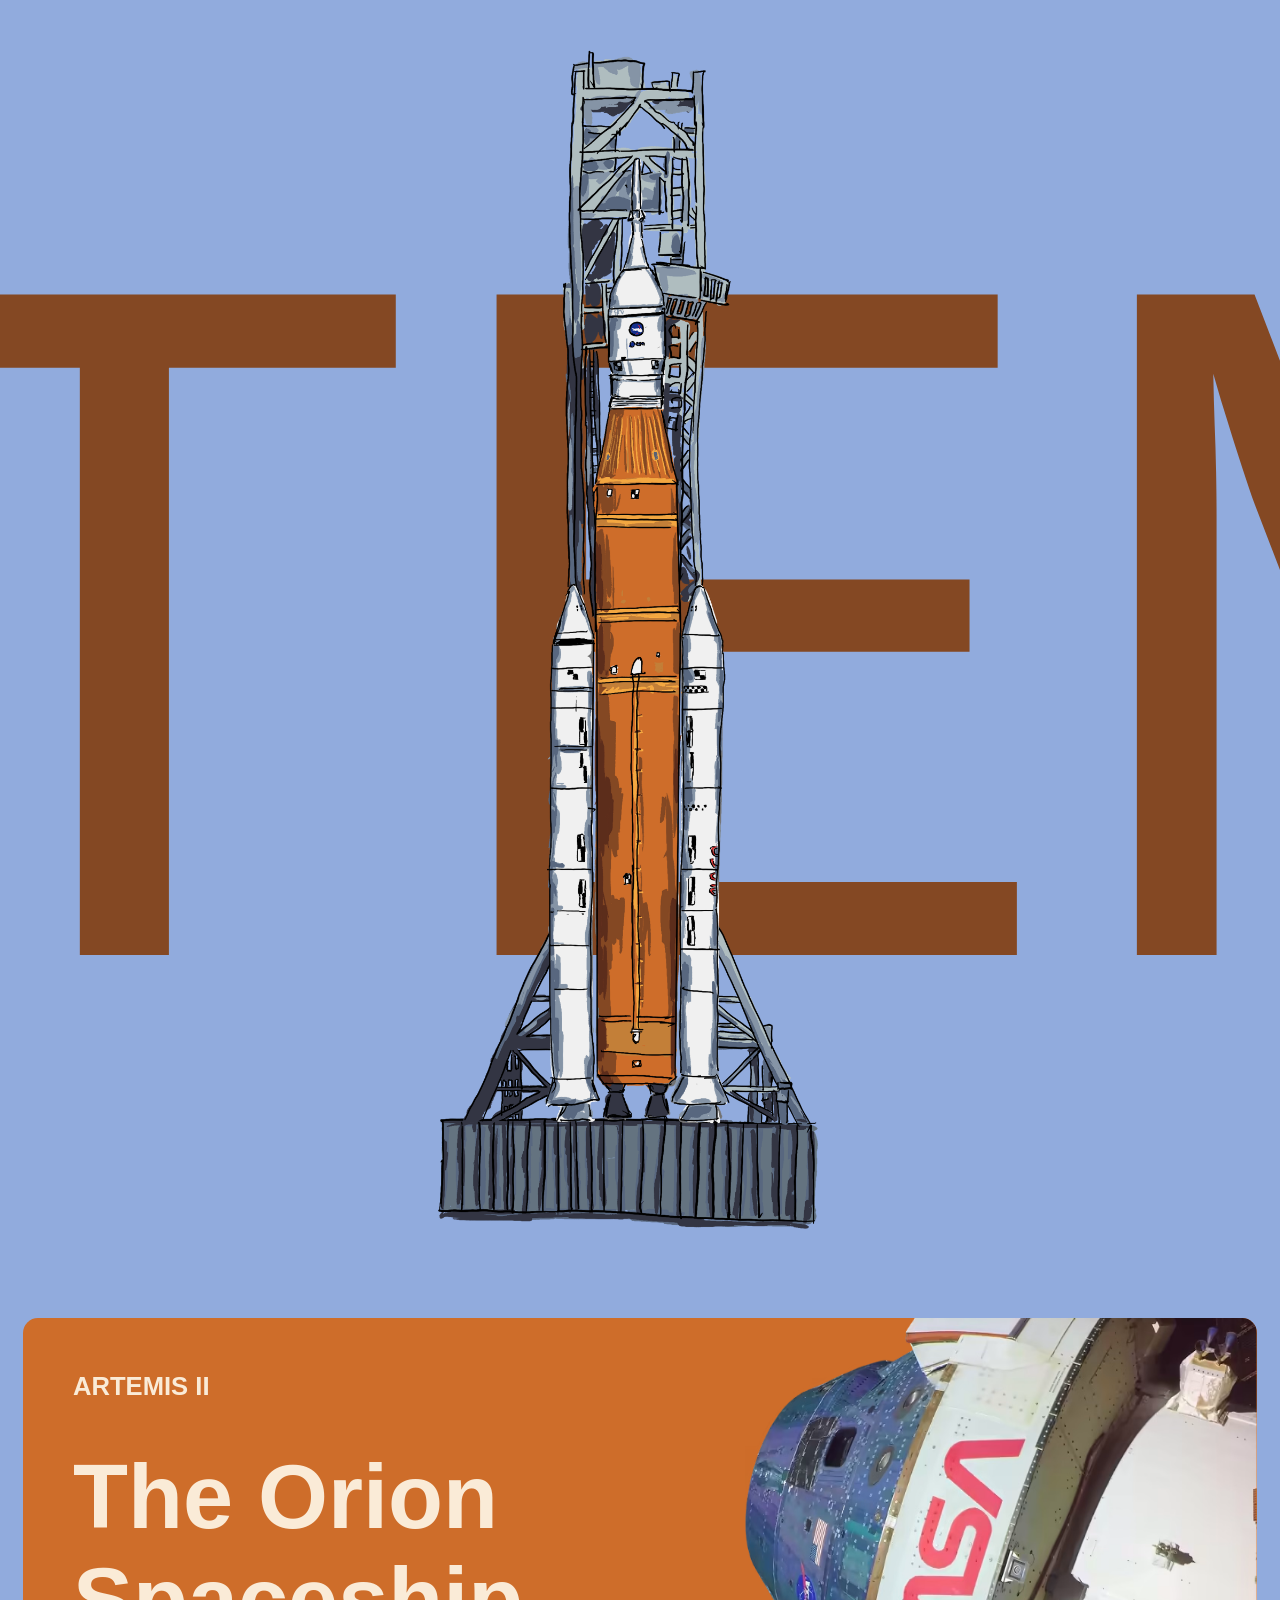
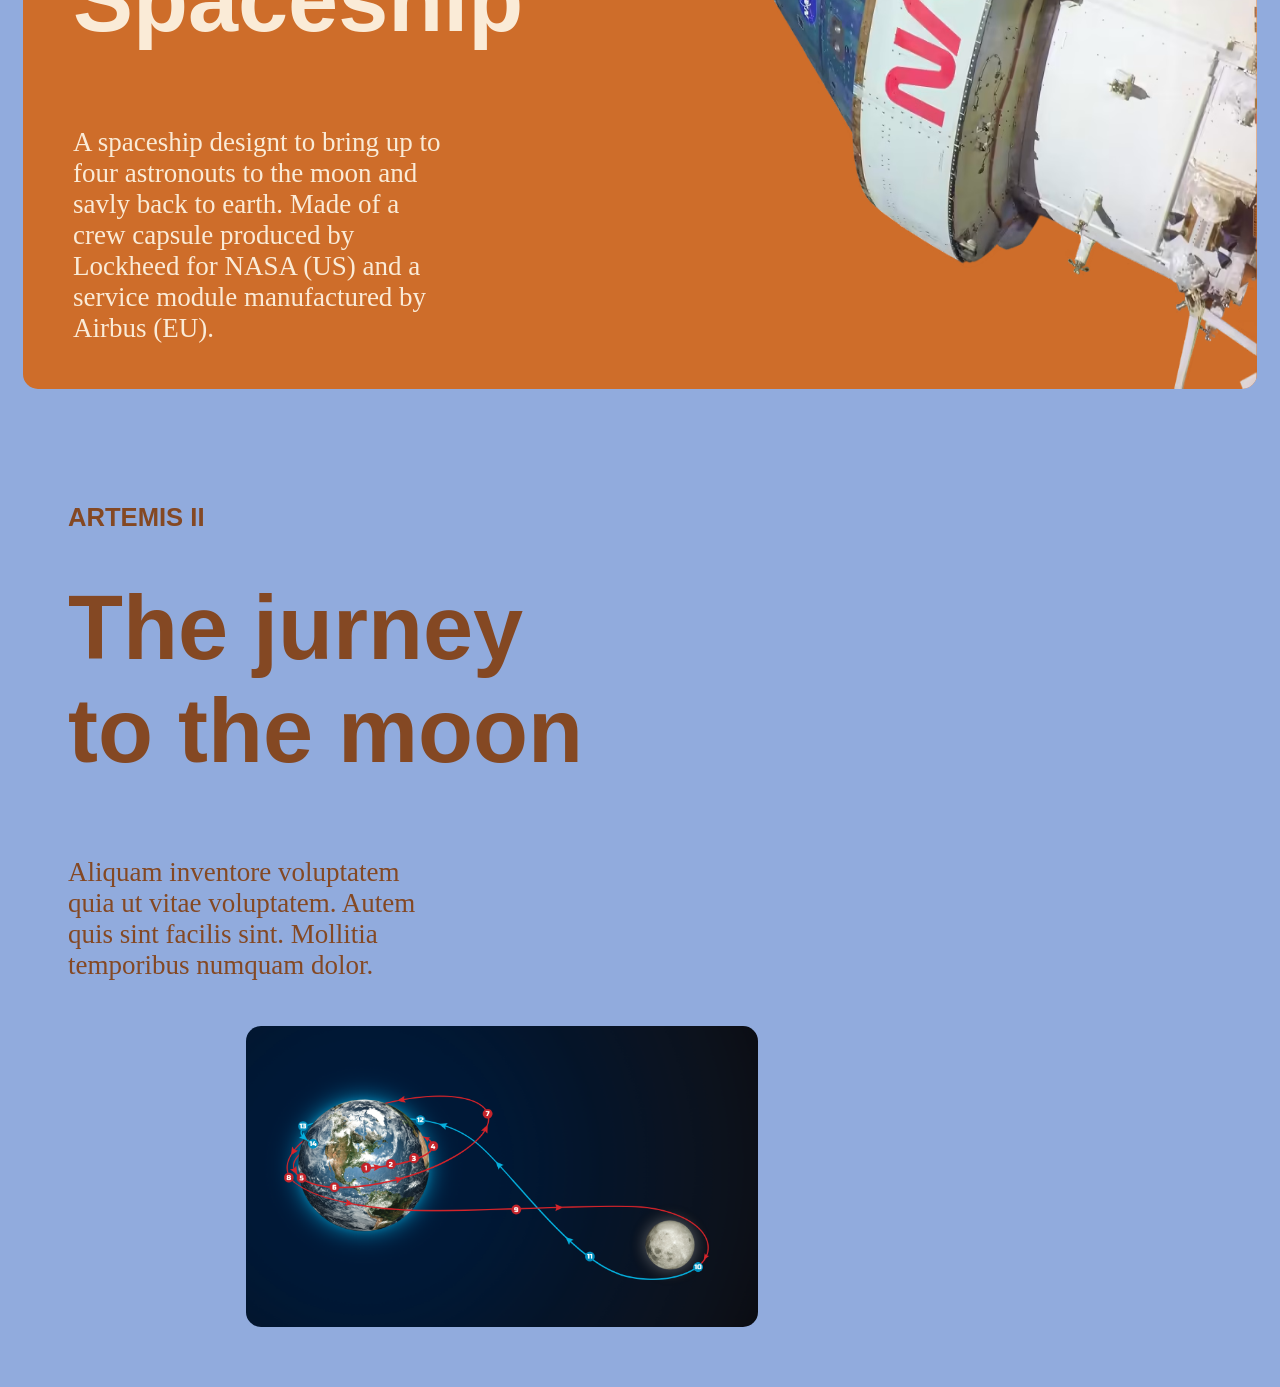
==== main.html @ 79bb3e1e "Started adding a new section" ====
<!DOCTYPE html>

<!-- This document / website was written by OriginalKitCat -->
<!-- In creation of this document no artifical intelligence (AI) was used -->
<!-- © 2026 OriginalKitCat -->

<head>
    <title>A fan site for Artemis II</title>
    <meta charset="UTF-8">
    <meta name="keywords" content="Artemis, NASA, rocket">
    <meta name="author" content="OriginalKitCat">
    <meta name="viewport" content="width=device-width, initial-scale=1.0"> 
    <!-- StyleSheets -->
    <link rel="stylesheet" href="css/infobox.css">
    <link rel="stylesheet" href="css/rocket-panel.css">
    <link rel="stylesheet" href="css/moonpath.css">
    <!-- Fonts -->
    <link href="https://fonts.upset.dev/css2?family=Roboto+Flex:opsz,wght,wdth@8..144,100..1000,25..151&display=swap" rel="stylesheet">
    <!-- Jabab Script -->
    <!-- <script src="artemis-font-resizer.js"></script> This is not used at the state and has to be removed later on -->
    <script src="rocket-animation.js" defer></script>
</head>

<body>
    <div class="liftoff-panel">
        <div class="artemis-header">ARTEMIS</div>
        <img class="launchpad" src="images/launcher.png" alt="The launcher for the SLS" >
        <img class="SLS-rocket" src="images/rocket.png" alt="The Artemis SLS rocket">
    </div>

    <div class="bigbrownbox">
        <div class="info">
            <div class="text">
                <h4>ARTEMIS II</h4>
                <h2>The Orion<br>Spaceship</h2>
                <div class="blockOfText">A spaceship designt to bring up to four astronouts to the moon and savly back to earth. Made of a crew capsule produced by Lockheed for NASA (US) and a service module manufactured by Airbus (EU). </div>
            </div>
            <img class="orion" src="images/orion-placeholder.png" alt="The Orion Spaceship">
        </div>
    </div>

    <div class="toTheMoon">
        <div class="info"></div>
            <div class="othertext">
                <h4>ARTEMIS II</h4>
                <h2>The jurney<br>to the moon</h2>
                <div class="blockOfText">Aliquam inventore voluptatem quia ut vitae voluptatem. Autem quis sint facilis sint. Mollitia temporibus numquam dolor.</div>
            </div>
            <img class="orion" src="images/path.png" alt="Imgage of Artemis II's path to the moon">
        </div>
    </div>

</body>
---- css/infobox.css ----
.bigbrownbox {
    background-color: #ce6d2a;
    border-radius: 15px;
    margin: 15px;
}

.info {
    margin: 50px;
    display: flex;
    flex-wrap: wrap;
    justify-content: space-between;
    /* gap: 20px; */
}

.text {
    display: block;
    align-items: center;
    color: antiquewhite;
}

.text h2 {
    font-family: 'Roboto Flex', sans-serif;
    display: block;
    justify-content: left;
    font-size: clamp(1rem, 42vw, 10vh);
    margin-top: 5vh;
}

.text h4 {
    margin: 0;
    margin-top: clamp(1rem, 22vw, 6vh);
    font-family: 'Roboto Flex', sans-serif;
    /* font-size: clamp(1rem, 22vw, 6vh); */
    font-size: clamp(1rem, 2vw, 6vh);
    display: block;
    justify-content: left;
}

.blockOfText {
    word-wrap: break-word;
    width: 30vw;
    font-size: clamp(1rem, 3vh, 12vw);
    margin-bottom: 5vh;
}

/* 
.info text {
    flex: 1 1 300px;
} */

.orion {
    display: flex;
    /* float: right; */
    margin-left: 10vw;
    transform: translateX(50px);
    flex: 1 1 200px;
    max-width: 40vw;
    height: auto;
    border-radius: 15px;
}

.orion:hover {
    animation: shake 0.5s;
    animation-iteration-count: infinite; 
}

@keyframes shake {
    0% { transform: translate(51px, 1px) rotate(0deg); }
    10% { transform: translate(49px, -2px) rotate(-1deg); }
    20% { transform: translate(47px, 0px) rotate(1deg); }
    30% { transform: translate(53px, 2px) rotate(0deg); }
    40% { transform: translate(51px, -1px) rotate(1deg); }
    50% { transform: translate(49px, 2px) rotate(-1deg); }
    60% { transform: translate(47px, 1px) rotate(0deg); }
    70% { transform: translate(53px, 1px) rotate(-1deg); }
    80% { transform: translate(49px, -1px) rotate(1deg); }
    90% { transform: translate(51px, 2px) rotate(0deg); }
    100% { transform: translate(51px, -2px) rotate(-1deg); }
}
---- css/rocket-panel.css ----
body {
    background-color: rgb(145, 171, 221);
}

.liftoff-panel {
    position: relative;
    display: flex;
    justify-content: center;
    height: 140vh;
}

.liftoff-panel img {
    position: absolute;
    top: 0;
    left: 50%;
    transform: translateX(-50%);
}

.launchpad {
    z-index: 1;
    height: 140vh;
}

.SLS-rocket {
    z-index: 2;
    height: 140vh;
    /* transition: transform 1s ease-out; */
}

/* 
.SLS-rocket.fly {
    transform: translateX(-50%) translateY(-500px);
} */

.artemis-header {
    position: absolute;
    justify-content: center;
    align-items: center;
    top: 7vh;
    font-family: 'Roboto Flex', sans-serif;
    font-variation-settings: "wdth" 10, "wght" 300;
    font-size: clamp(1rem, 75vw, 140vh);
    color: #844823;
}
---- css/moonpath.css ----
.toTheMoon {
    margin: 60px;
}

.othertext {
    color: #844823;
    display: block;
    align-items: center;
}

.othertext h2 {
    font-family: 'Roboto Flex', sans-serif;
    display: block;
    justify-content: left;
    font-size: clamp(1rem, 42vw, 10vh);
    margin-top: 5vh;
}

.othertext h4 {
    margin: 0;
    margin-top: clamp(1rem, 22vw, 6vh);
    font-family: 'Roboto Flex', sans-serif;
    /* font-size: clamp(1rem, 22vw, 6vh); */
    font-size: clamp(1rem, 2vw, 6vh);
    display: block;
    justify-content: left;
}
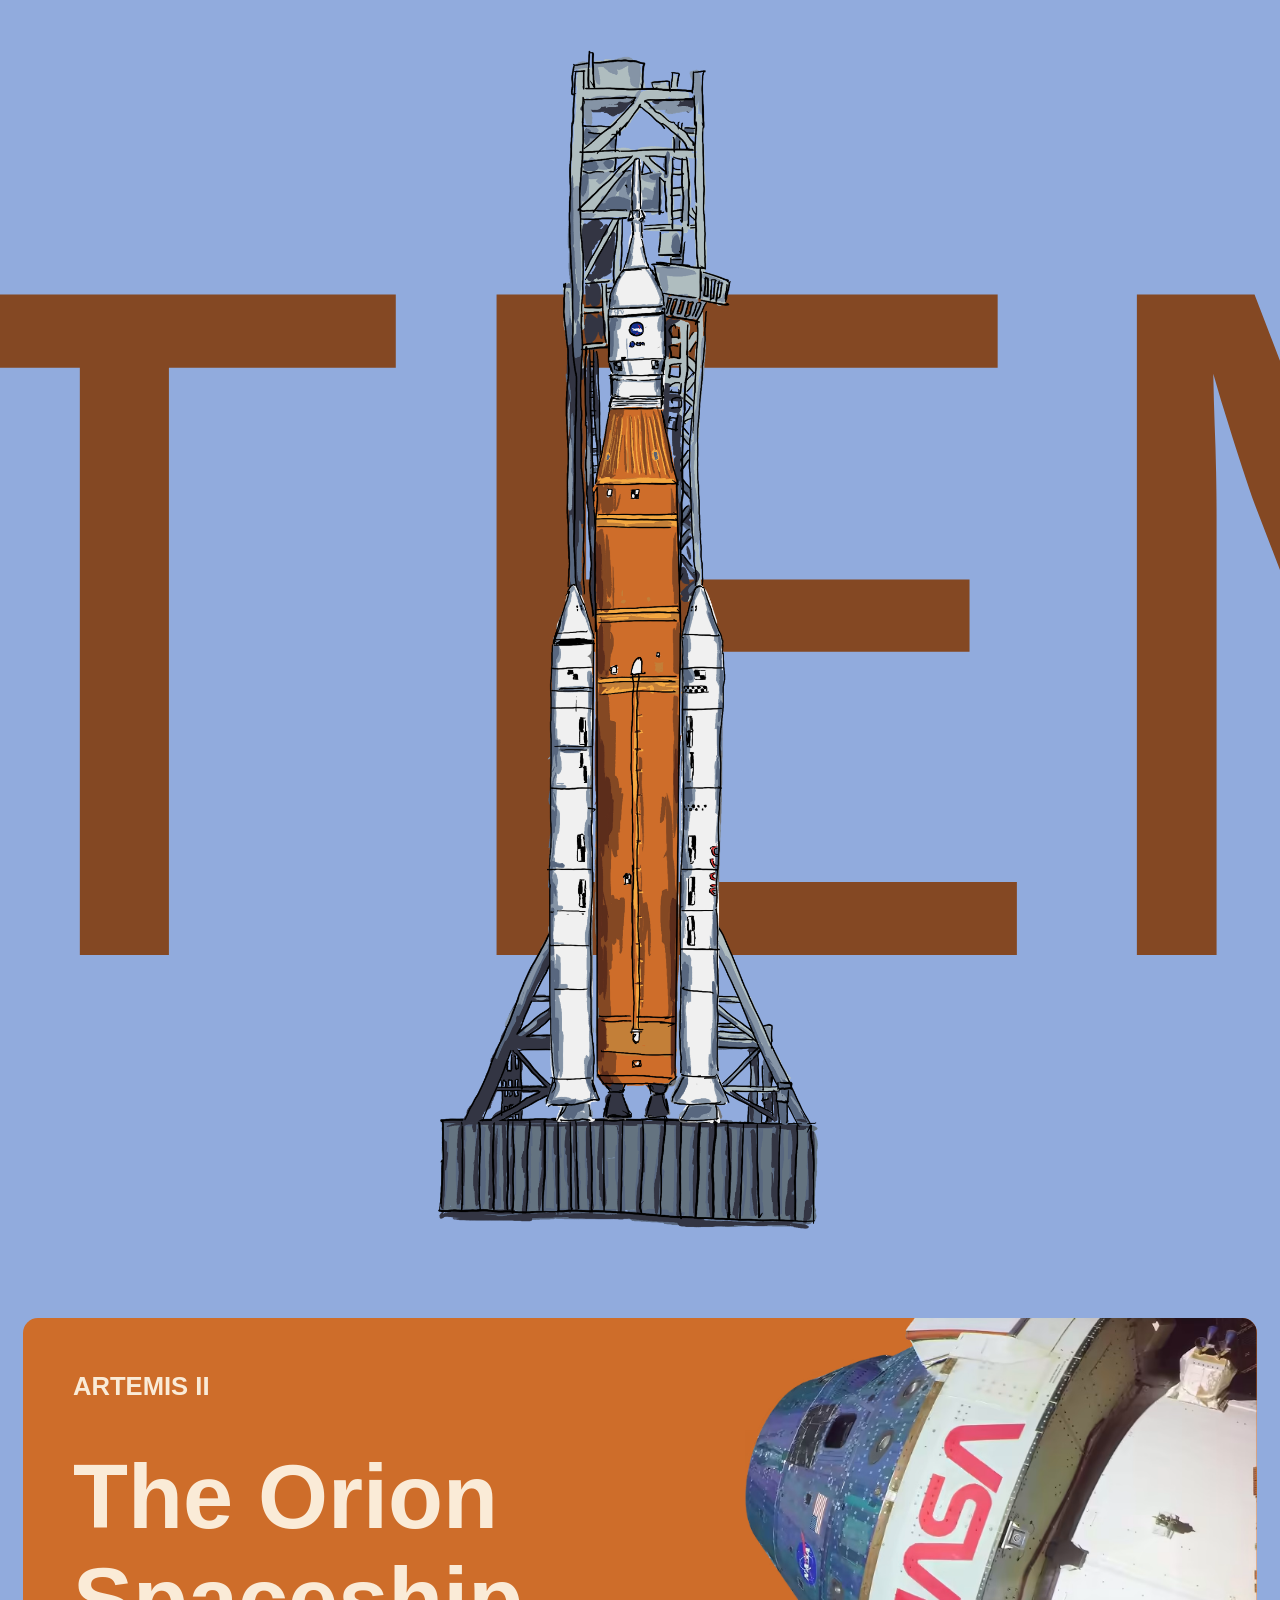
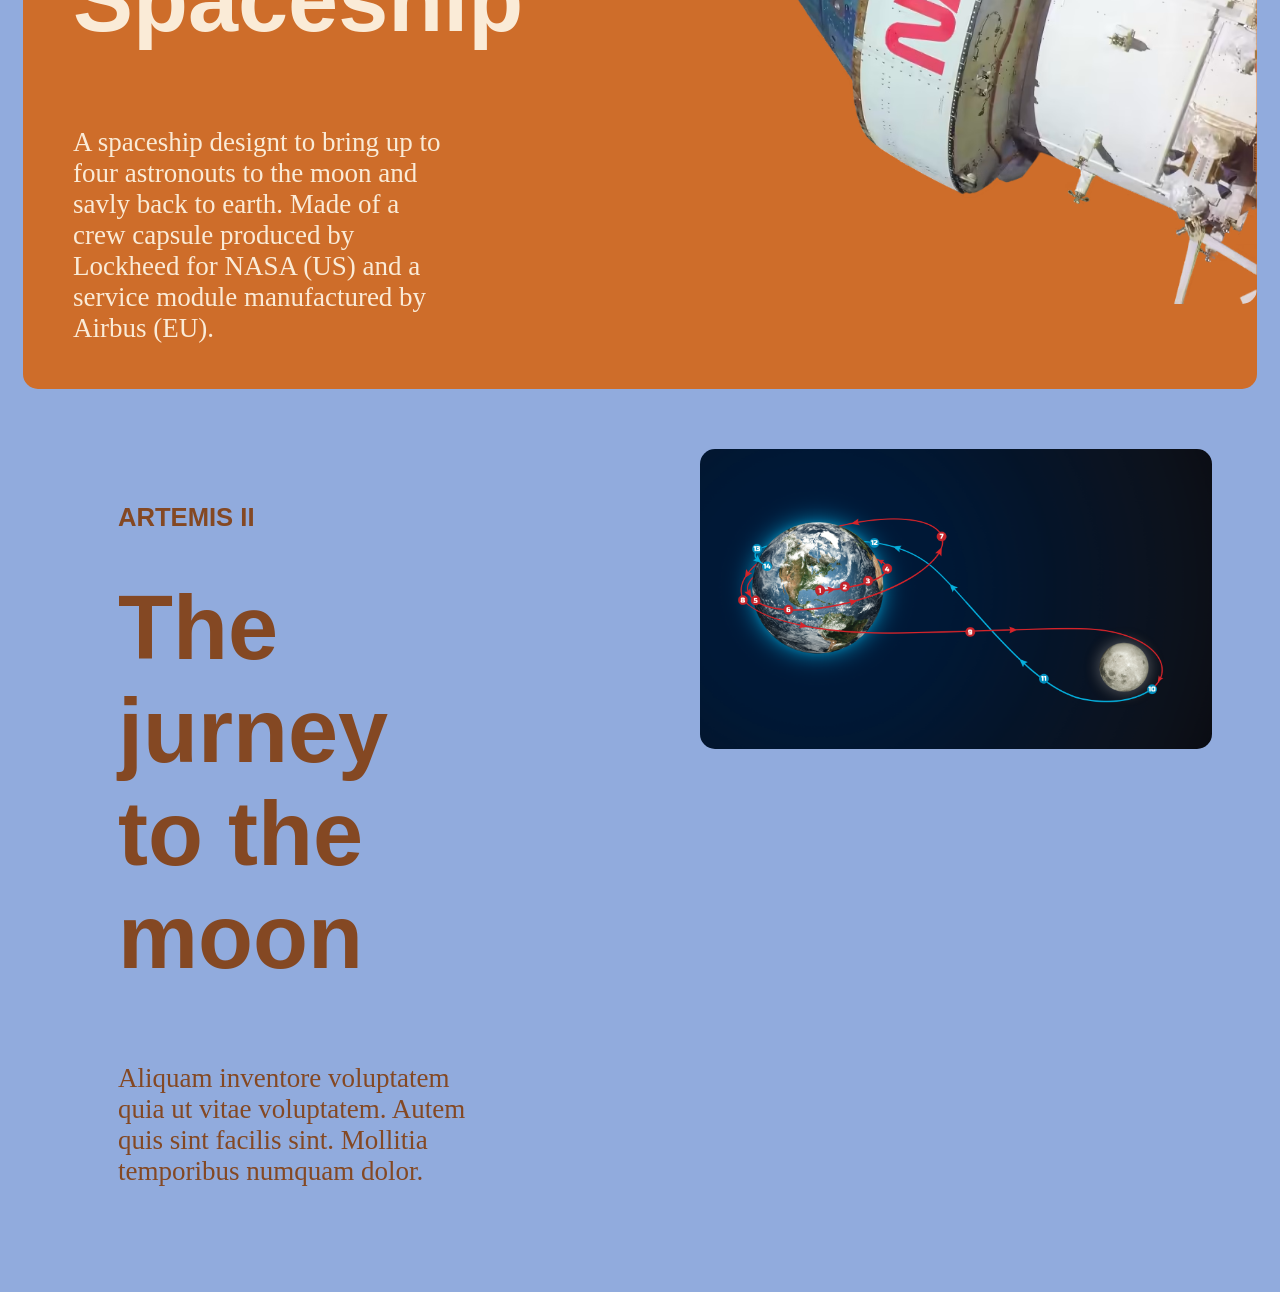
==== commit f4ebec73: "Fixed the .info property into doing things bethe and other stuff done." ====
--- a/main.html
+++ b/main.html
@@ -40,13 +40,13 @@
     </div>
 
     <div class="toTheMoon">
-        <div class="info"></div>
+        <div class="info">
             <div class="othertext">
                 <h4>ARTEMIS II</h4>
                 <h2>The jurney<br>to the moon</h2>
                 <div class="blockOfText">Aliquam inventore voluptatem quia ut vitae voluptatem. Autem quis sint facilis sint. Mollitia temporibus numquam dolor.</div>
             </div>
-            <img class="orion" src="images/path.png" alt="Imgage of Artemis II's path to the moon">
+            <img class="path" src="images/path.png" alt="Imgage of Artemis II's path to the moon">
         </div>
     </div>
 
--- a/css/infobox.css
+++ b/css/infobox.css
@@ -7,9 +7,8 @@
 .info {
     margin: 50px;
     display: flex;
-    flex-wrap: wrap;
     justify-content: space-between;
-    /* gap: 20px; */
+    align-items: flex-start;
 }
 
 .text {
--- a/css/moonpath.css
+++ b/css/moonpath.css
@@ -25,3 +25,20 @@
     display: block;
     justify-content: left;
 }
+
+.path {
+    display: flex;
+    float: right;
+    margin-left: 10vw;
+    transform: translateX(50px);
+    /* flex: 1 1 200px; */
+    max-width: 40vw;
+    height: auto;
+    border-radius: 15px;
+    z-index: 1;
+    /* transform: translateY(var(--hero-y)) perspective(1000px) rotateX(var(--tilt-x)) rotateY(var(--tilt-y));
+    transform-style: preserve-3d;
+    transition: transform var(--tilt-transition) cubic-bezier(0.16, 1, 0.3, 1);
+    will-change: transform;
+    cursor: pointer; */
+}
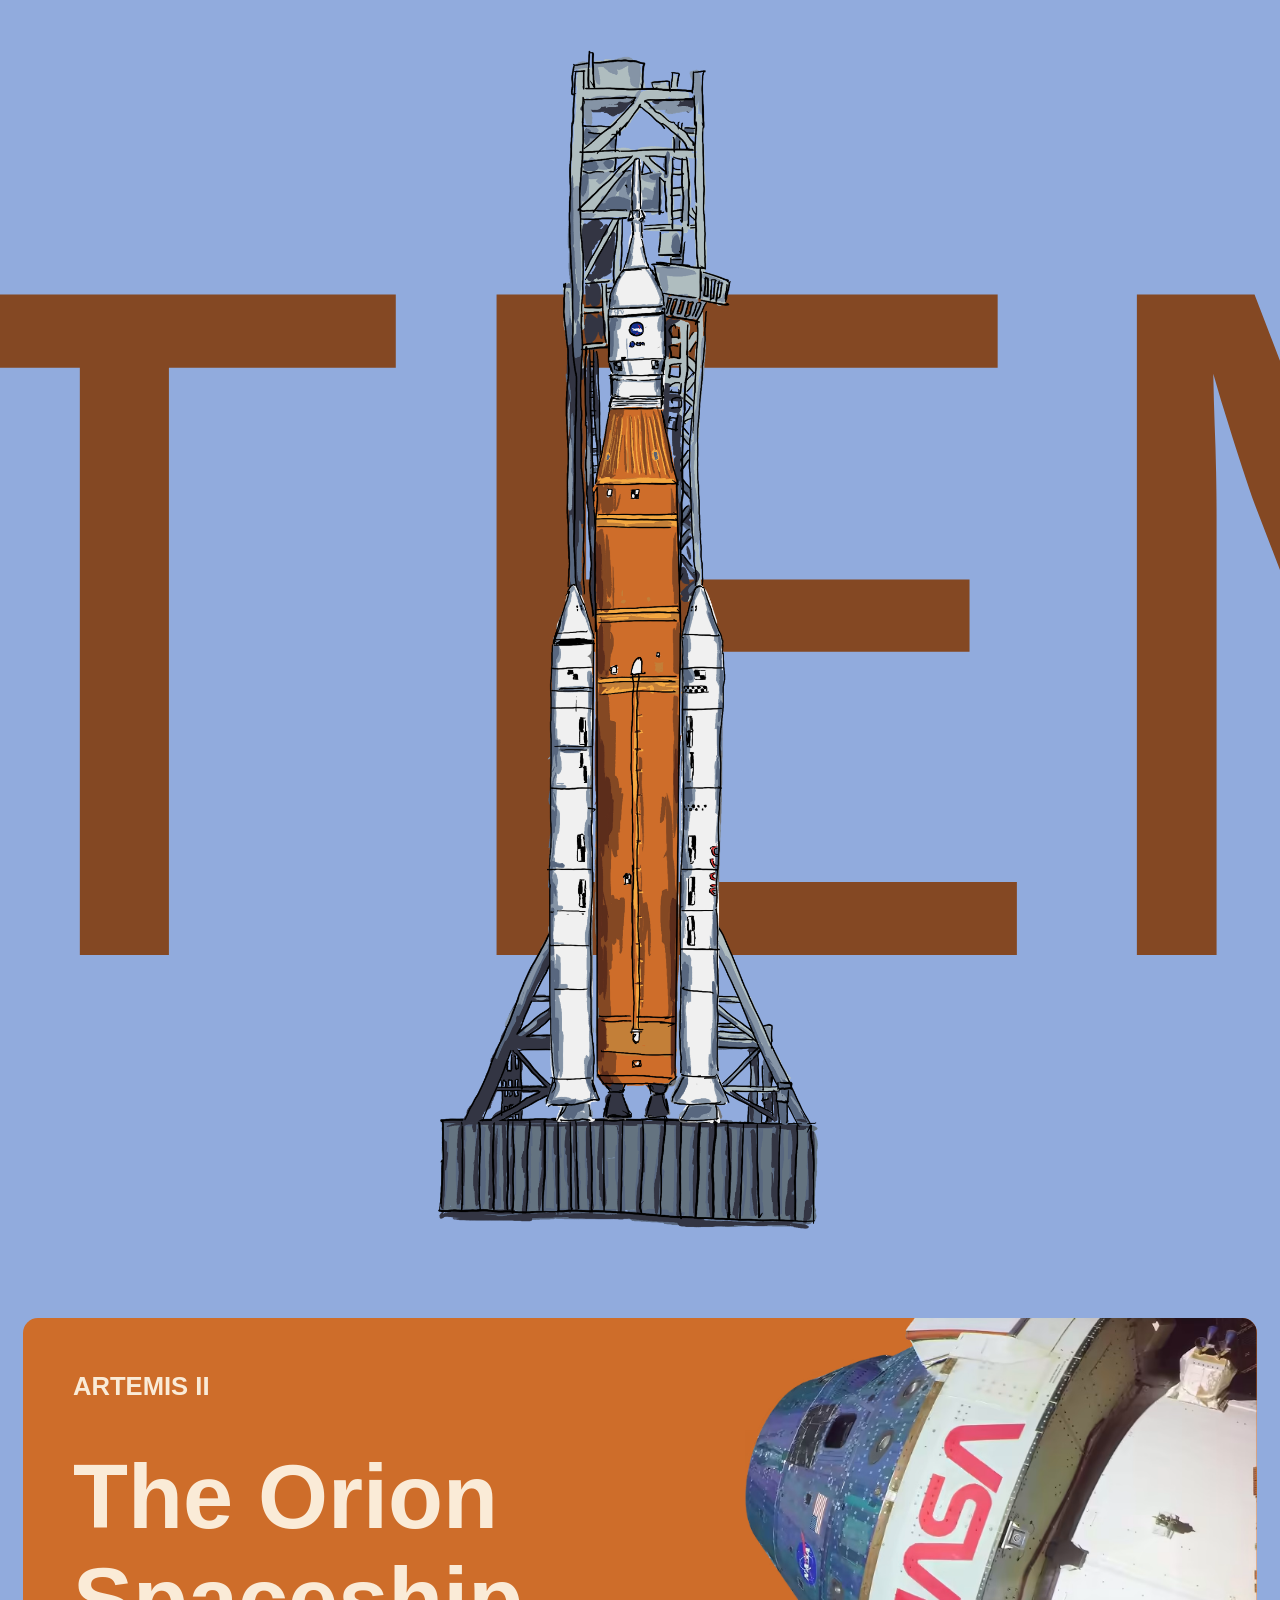
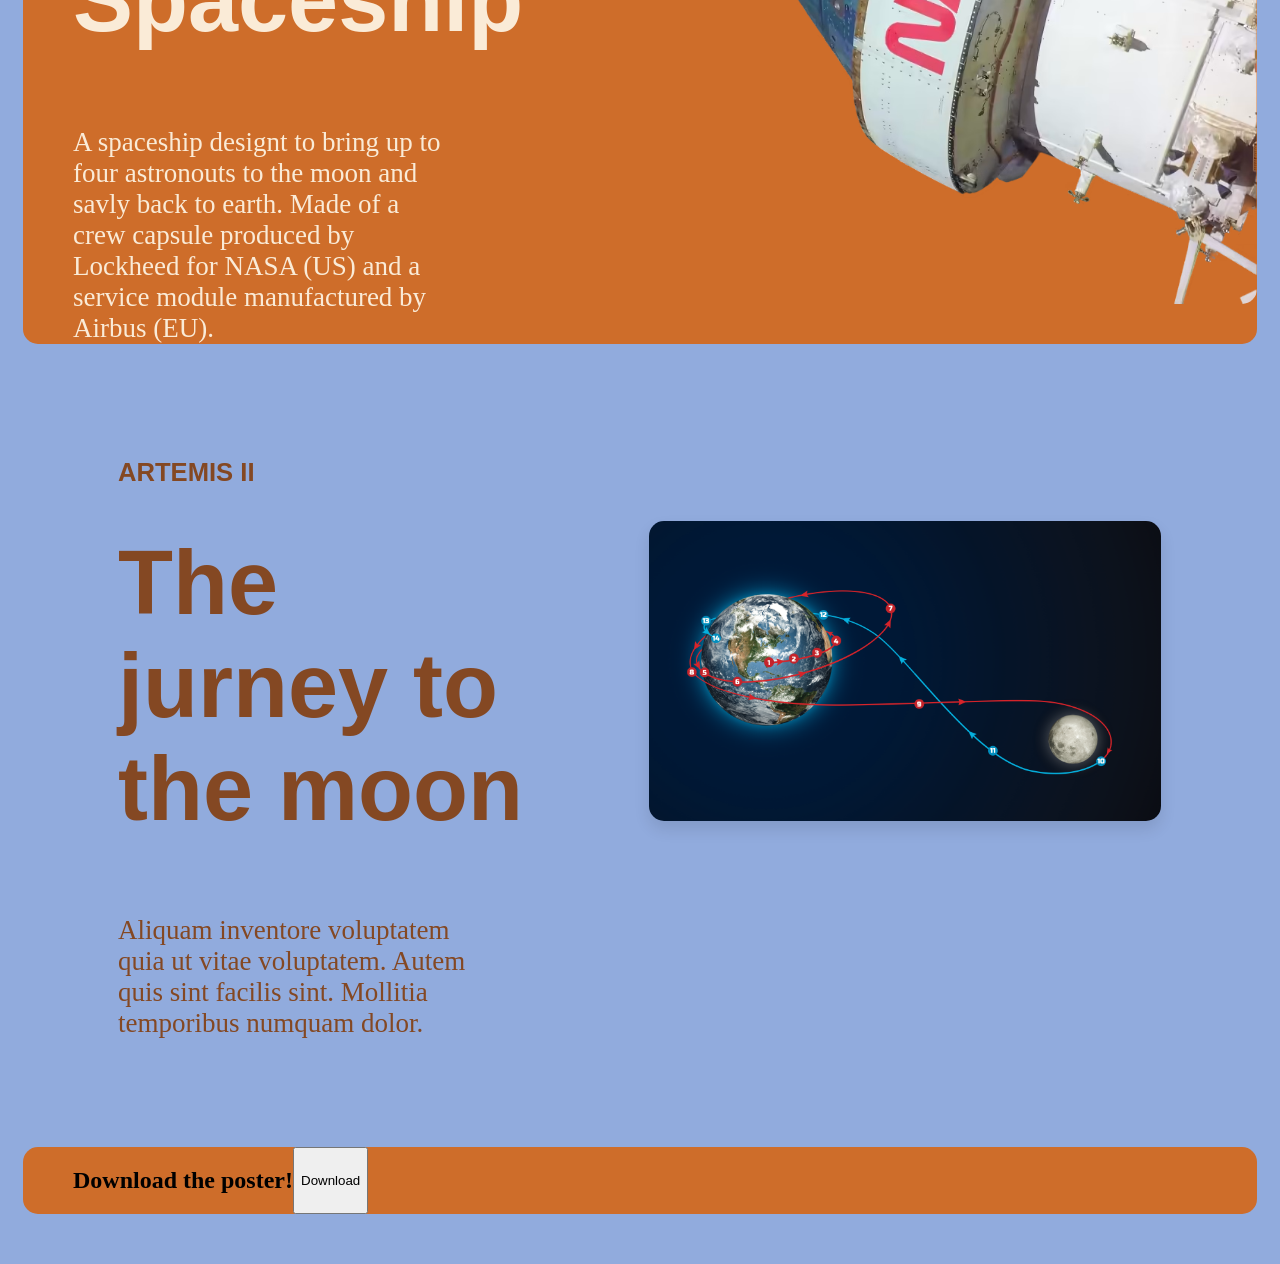
==== commit 19b463ee: "The jouney to the moon part look good right now, the 3D hover effect works and started building a do" ====
--- a/main.html
+++ b/main.html
@@ -6,6 +6,7 @@
 
 <head>
     <title>A fan site for Artemis II</title>
+    <link rel="icon" href="images/rocket.png" type="image/x-icon">
     <meta charset="UTF-8">
     <meta name="keywords" content="Artemis, NASA, rocket">
     <meta name="author" content="OriginalKitCat">
@@ -14,11 +15,13 @@
     <link rel="stylesheet" href="css/infobox.css">
     <link rel="stylesheet" href="css/rocket-panel.css">
     <link rel="stylesheet" href="css/moonpath.css">
+    <link rel="stylesheet" href="css/download-section.css">
     <!-- Fonts -->
     <link href="https://fonts.upset.dev/css2?family=Roboto+Flex:opsz,wght,wdth@8..144,100..1000,25..151&display=swap" rel="stylesheet">
     <!-- Jabab Script -->
     <!-- <script src="artemis-font-resizer.js"></script> This is not used at the state and has to be removed later on -->
-    <script src="rocket-animation.js" defer></script>
+    <script src="js-scripts/rocket-animation.js" defer></script>
+    <script src="js-scripts/path-card-tilt.js"></script>
 </head>
 
 <body>
@@ -43,10 +46,20 @@
         <div class="info">
             <div class="othertext">
                 <h4>ARTEMIS II</h4>
-                <h2>The jurney<br>to the moon</h2>
+                <h2>The jurney to the moon</h2>
                 <div class="blockOfText">Aliquam inventore voluptatem quia ut vitae voluptatem. Autem quis sint facilis sint. Mollitia temporibus numquam dolor.</div>
             </div>
-            <img class="path" src="images/path.png" alt="Imgage of Artemis II's path to the moon">
+            <div class="card-container">
+                <img class="path" src="images/path.png" alt="Imgage of Artemis II's path to the moon">
+            </div>
+        </div>
+    </div>
+
+    <div class="bigbrownbox" id="download-bib-brown-box">
+        <div class="download">
+            <h2>Download the poster!</h2>
+            <button class="download_button">Download</button>
+            <img class="poster-img" src="https://external-content.duckduckgo.com/iu/?u=https%3A%2F%2Fawesome-universe.com%2Fwp-content%2Fuploads%2F2025%2F08%2Fartemisii-poster.png&" alt="poster preview">
         </div>
     </div>
 
--- a/css/infobox.css
+++ b/css/infobox.css
@@ -39,7 +39,7 @@
     word-wrap: break-word;
     width: 30vw;
     font-size: clamp(1rem, 3vh, 12vw);
-    margin-bottom: 5vh;
+    margin-bottom: 0;
 }
 
 /* 
@@ -56,6 +56,7 @@
     max-width: 40vw;
     height: auto;
     border-radius: 15px;
+    cursor: pointer;
 }
 
 .orion:hover {
--- a/css/moonpath.css
+++ b/css/moonpath.css
@@ -26,19 +26,32 @@
     justify-content: left;
 }
 
+
+.card-container {
+    perspective: 1000px;
+    display: flex;
+    justify-content: center;
+    align-items: center;
+}
+
 .path {
     display: flex;
-    float: right;
-    margin-left: 10vw;
+    float: center;
+    margin: 4vw;
+    margin-top: 13vh;
     transform: translateX(50px);
     /* flex: 1 1 200px; */
     max-width: 40vw;
     height: auto;
     border-radius: 15px;
     z-index: 1;
-    /* transform: translateY(var(--hero-y)) perspective(1000px) rotateX(var(--tilt-x)) rotateY(var(--tilt-y));
+    overflow: hidden;
+    box-shadow: 0 8px 16px rgba(0, 0, 0, 0.1);
+    transition: transform 0.15s ease-out, box-shadow 0.15s ease-out;
     transform-style: preserve-3d;
-    transition: transform var(--tilt-transition) cubic-bezier(0.16, 1, 0.3, 1);
-    will-change: transform;
-    cursor: pointer; */
-}+    cursor: pointer;
+}
+
+.path:hover {
+    box-shadow: 0 16px 32px rgba(0, 0, 0, 0.2);
+}
--- a/css/download-section.css
+++ b/css/download-section.css
@@ -0,0 +1,19 @@
+#download-bib-brown-box {
+    margin-top :12vh;
+}
+
+.poster-img {
+    border-radius: 15px;
+    width: clamp(1rem, 70vw, 50vh);
+    display: flex;
+    margin-left: auto;
+    margin-right: auto;
+    box-shadow: rgba(0, 0, 0, 0.35) 0px 5px 15px;
+    transform: translateY(15vh);
+}
+
+.download {
+    margin: 50px;
+    display: flex;
+    overflow: hidden;
+}
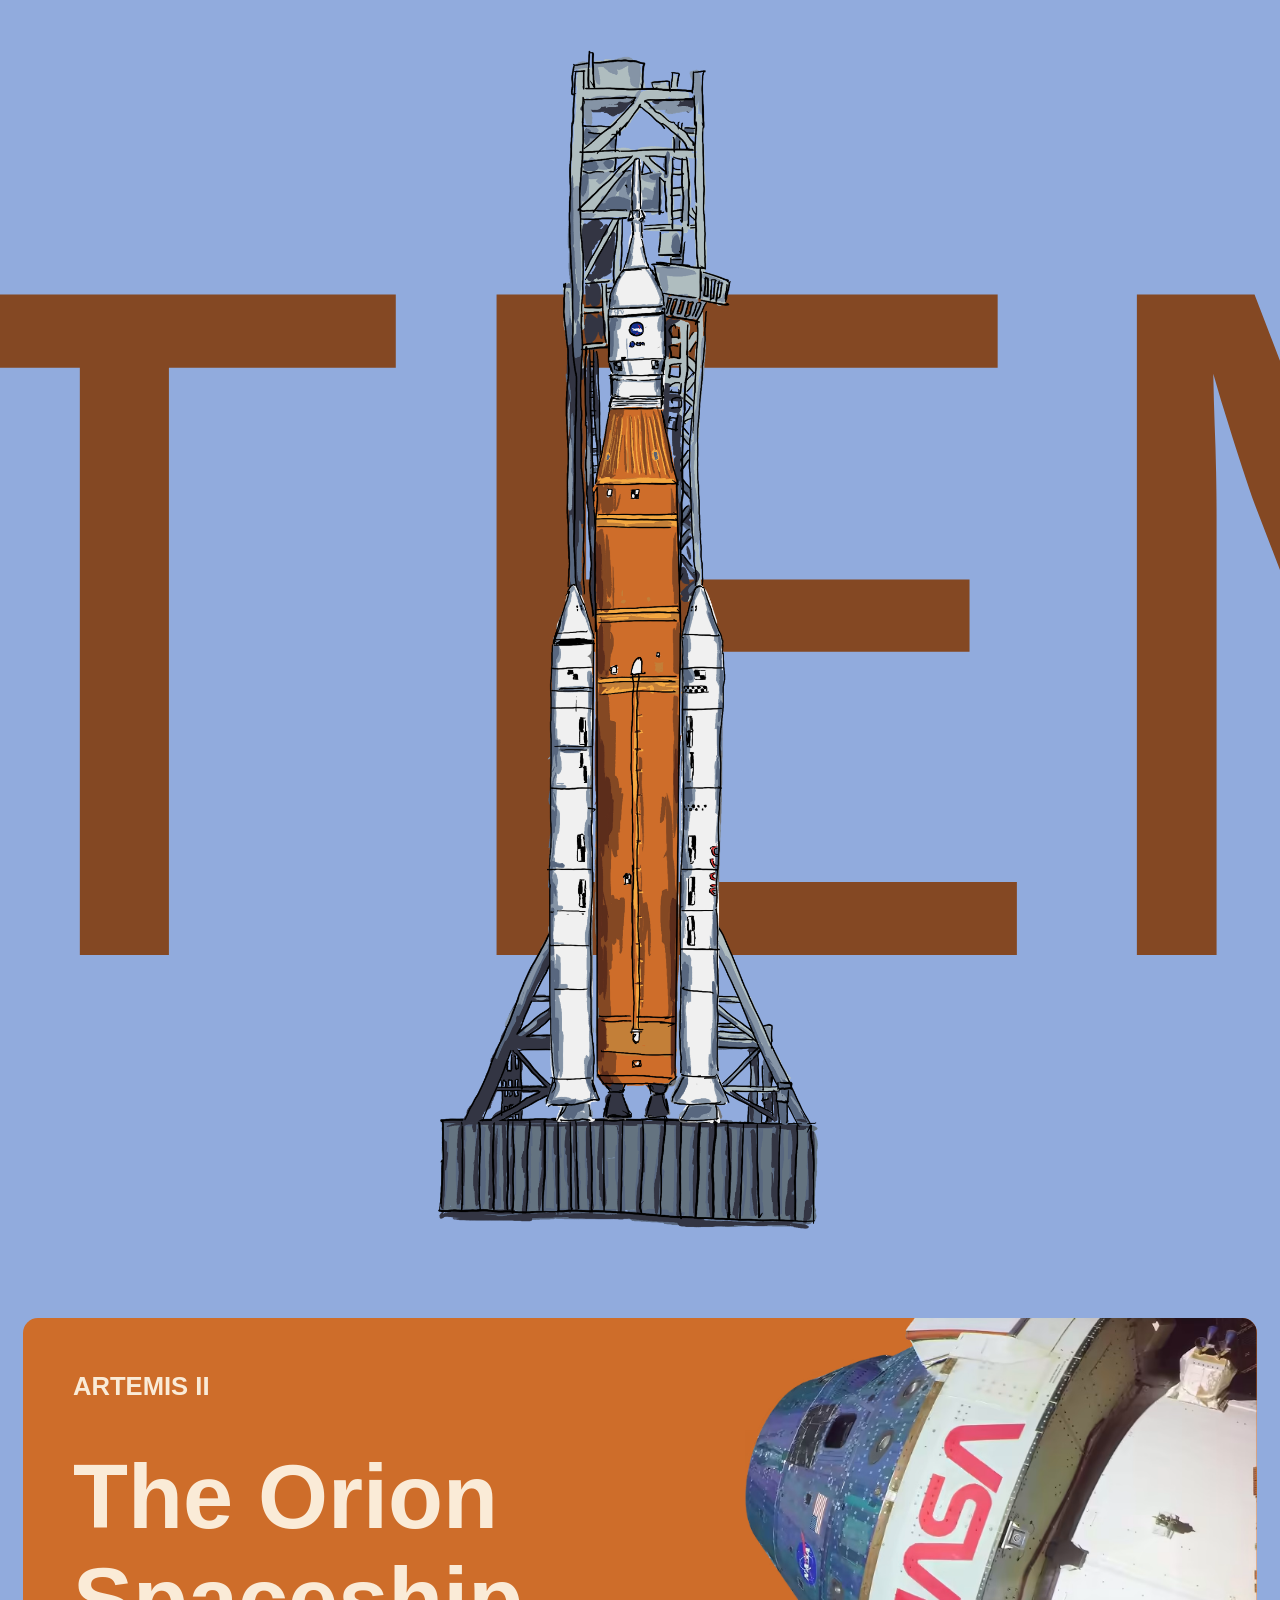
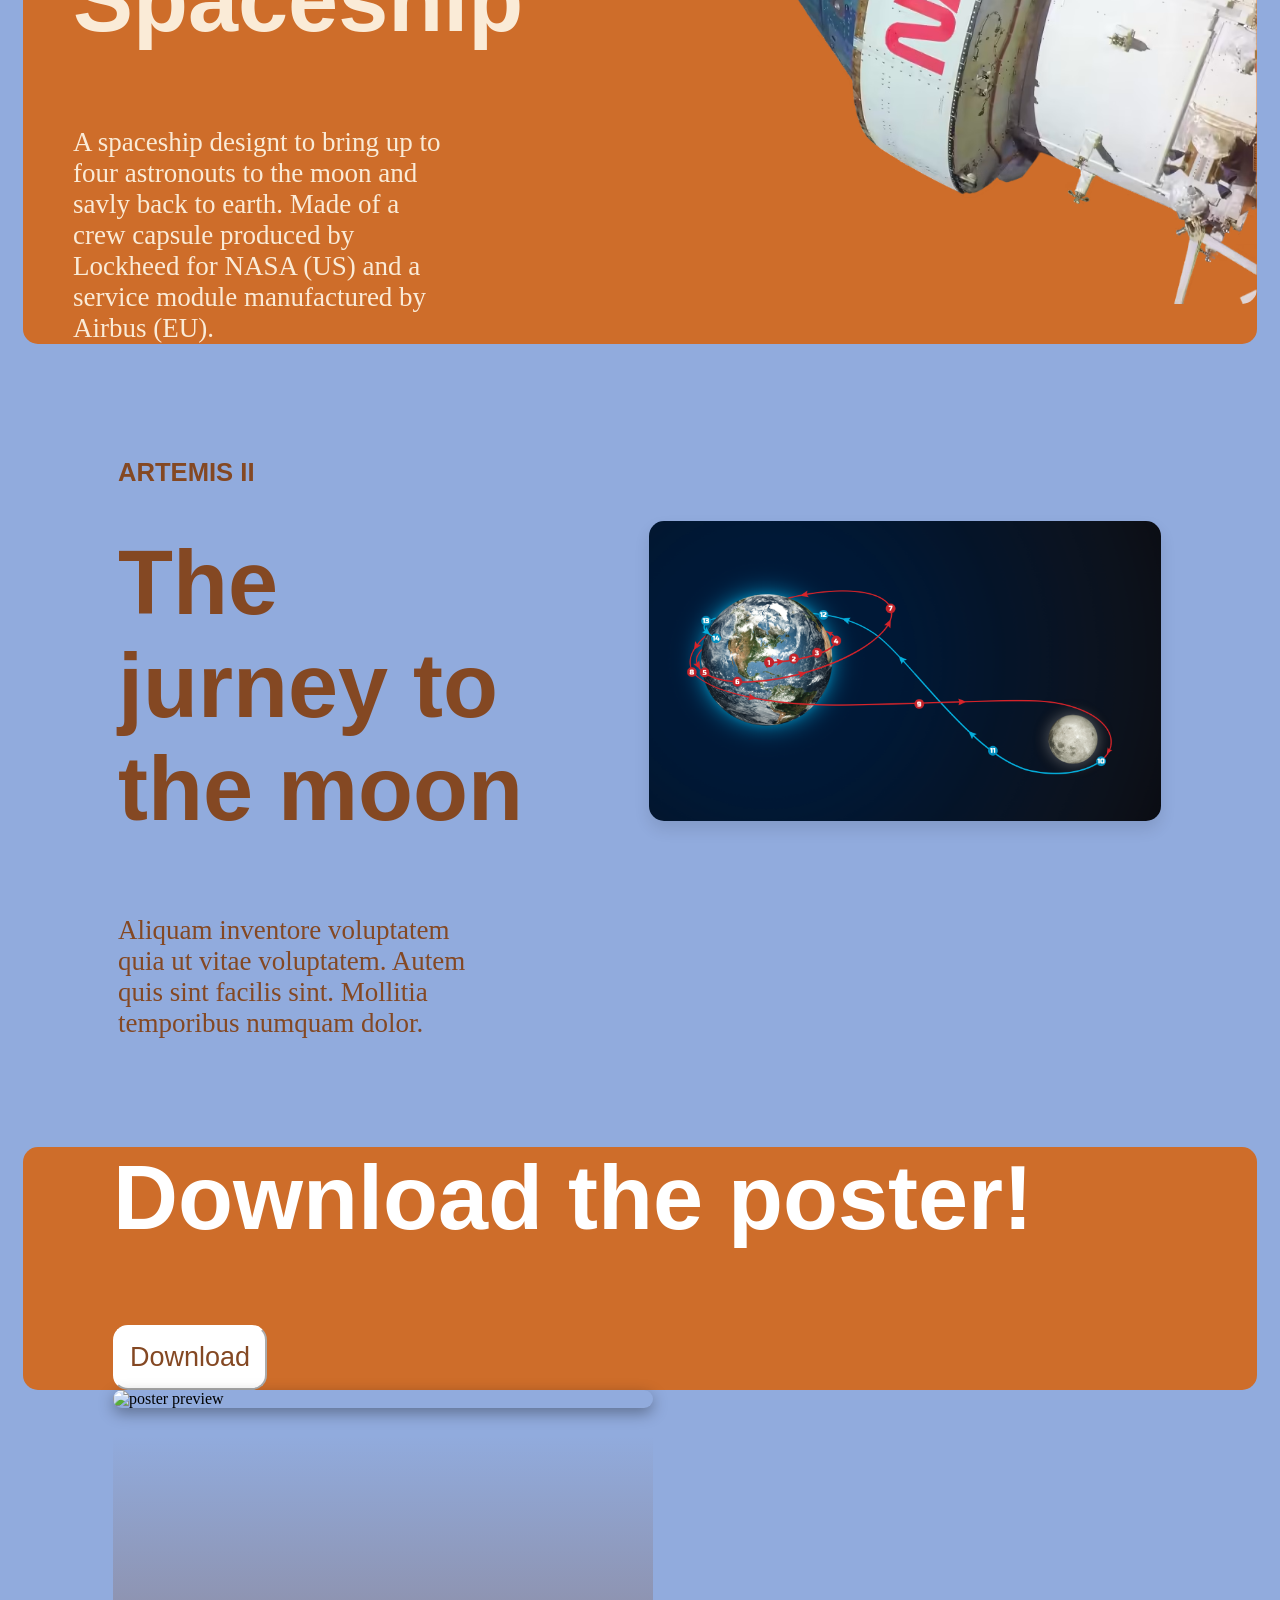
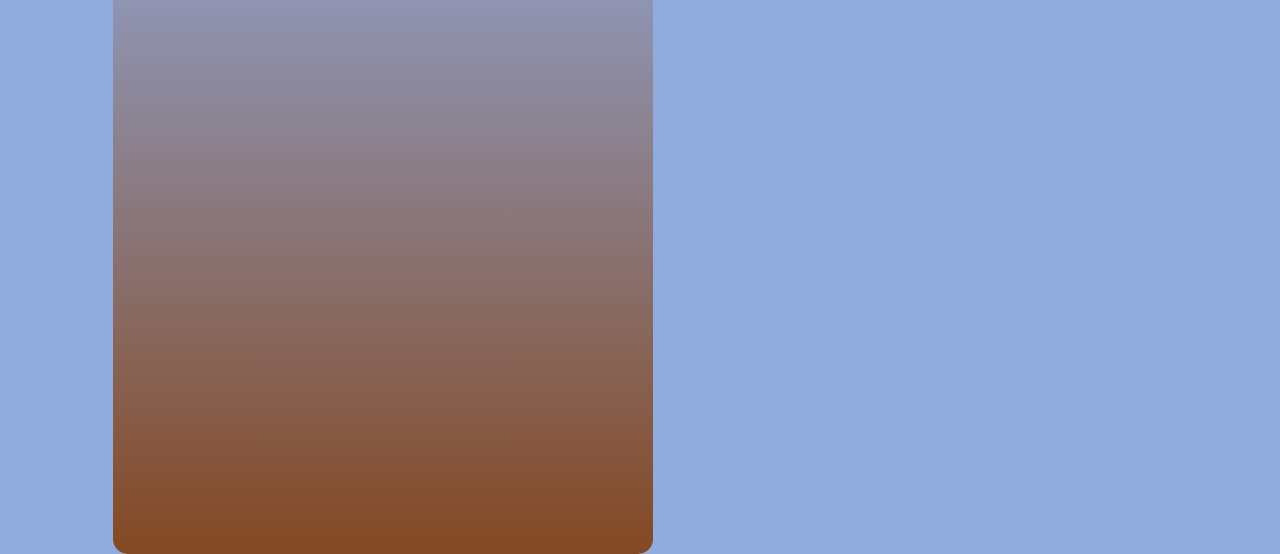
==== commit 8a39d02a: "Continue working on the download section, the image size ratio and the gradient over the img work no" ====
--- a/main.html
+++ b/main.html
@@ -59,8 +59,11 @@
         <div class="download">
             <h2>Download the poster!</h2>
             <button class="download_button">Download</button>
-            <img class="poster-img" src="https://external-content.duckduckgo.com/iu/?u=https%3A%2F%2Fawesome-universe.com%2Fwp-content%2Fuploads%2F2025%2F08%2Fartemisii-poster.png&" alt="poster preview">
-        </div>
+            <div class="img-preview">
+                <img class="poster-img" src="https://cdn2.geckoandfly.com/wp-content/uploads/2024/05/graph-paper-template-4mm-letter-a4.jpg" alt="poster preview">
+                <div class="shadow-rect"></div>
+            </div>
+        </div> 
     </div>
 
 </body>
--- a/css/download-section.css
+++ b/css/download-section.css
@@ -4,16 +4,54 @@
 
 .poster-img {
     border-radius: 15px;
-    width: clamp(1rem, 70vw, 50vh);
+    width: clamp(40vw, 60vh, 70vw);
     display: flex;
     margin-left: auto;
     margin-right: auto;
     box-shadow: rgba(0, 0, 0, 0.35) 0px 5px 15px;
-    transform: translateY(15vh);
+    /* transform: translateY(15vh); */
+    position: absolute;
 }
 
 .download {
-    margin: 50px;
+    justify-content: center;
+    margin: 10vh;
+    display: block;
+    /* overflow: hidden; */
+}
+
+.download h2 {
+    font-family: 'Roboto Flex', sans-serif;
+    display: block;
+    align-items: center;
+    justify-content: center;
+    font-size: clamp(1rem, 42vw, 10vh);
+    margin-top: 5vh;
+    color: #ffffff;
+}
+
+.download_button {
+    background-color: #ffffff;
+    border-color: #ffffff;
+    padding: 15px;
+    border-radius: 15px;
     display: flex;
-    overflow: hidden;
-}+    font-family: 'Roboto Flex', sans-serif;
+    color: #844823;
+    font-size: clamp(1rem, 3vh, 12vw);
+    box-shadow: rgba(0, 0, 0, 0.35) 0px, 5px, 15px;
+    text-align: center;
+}
+
+.shadow-rect {
+    background: #2A7B9B;
+    background: linear-gradient(180deg,rgba(42, 123, 155, 0) 6%, rgba(132, 72, 35, 1) 100%);
+    width: clamp(40vw, 60vh, 70vw);
+    border-radius: 15px;
+    position: absolute;
+    height: clamp(56.56vw, 84.84vh, 98.98vw);
+}
+
+.img-preview {
+    position: relative;
+}
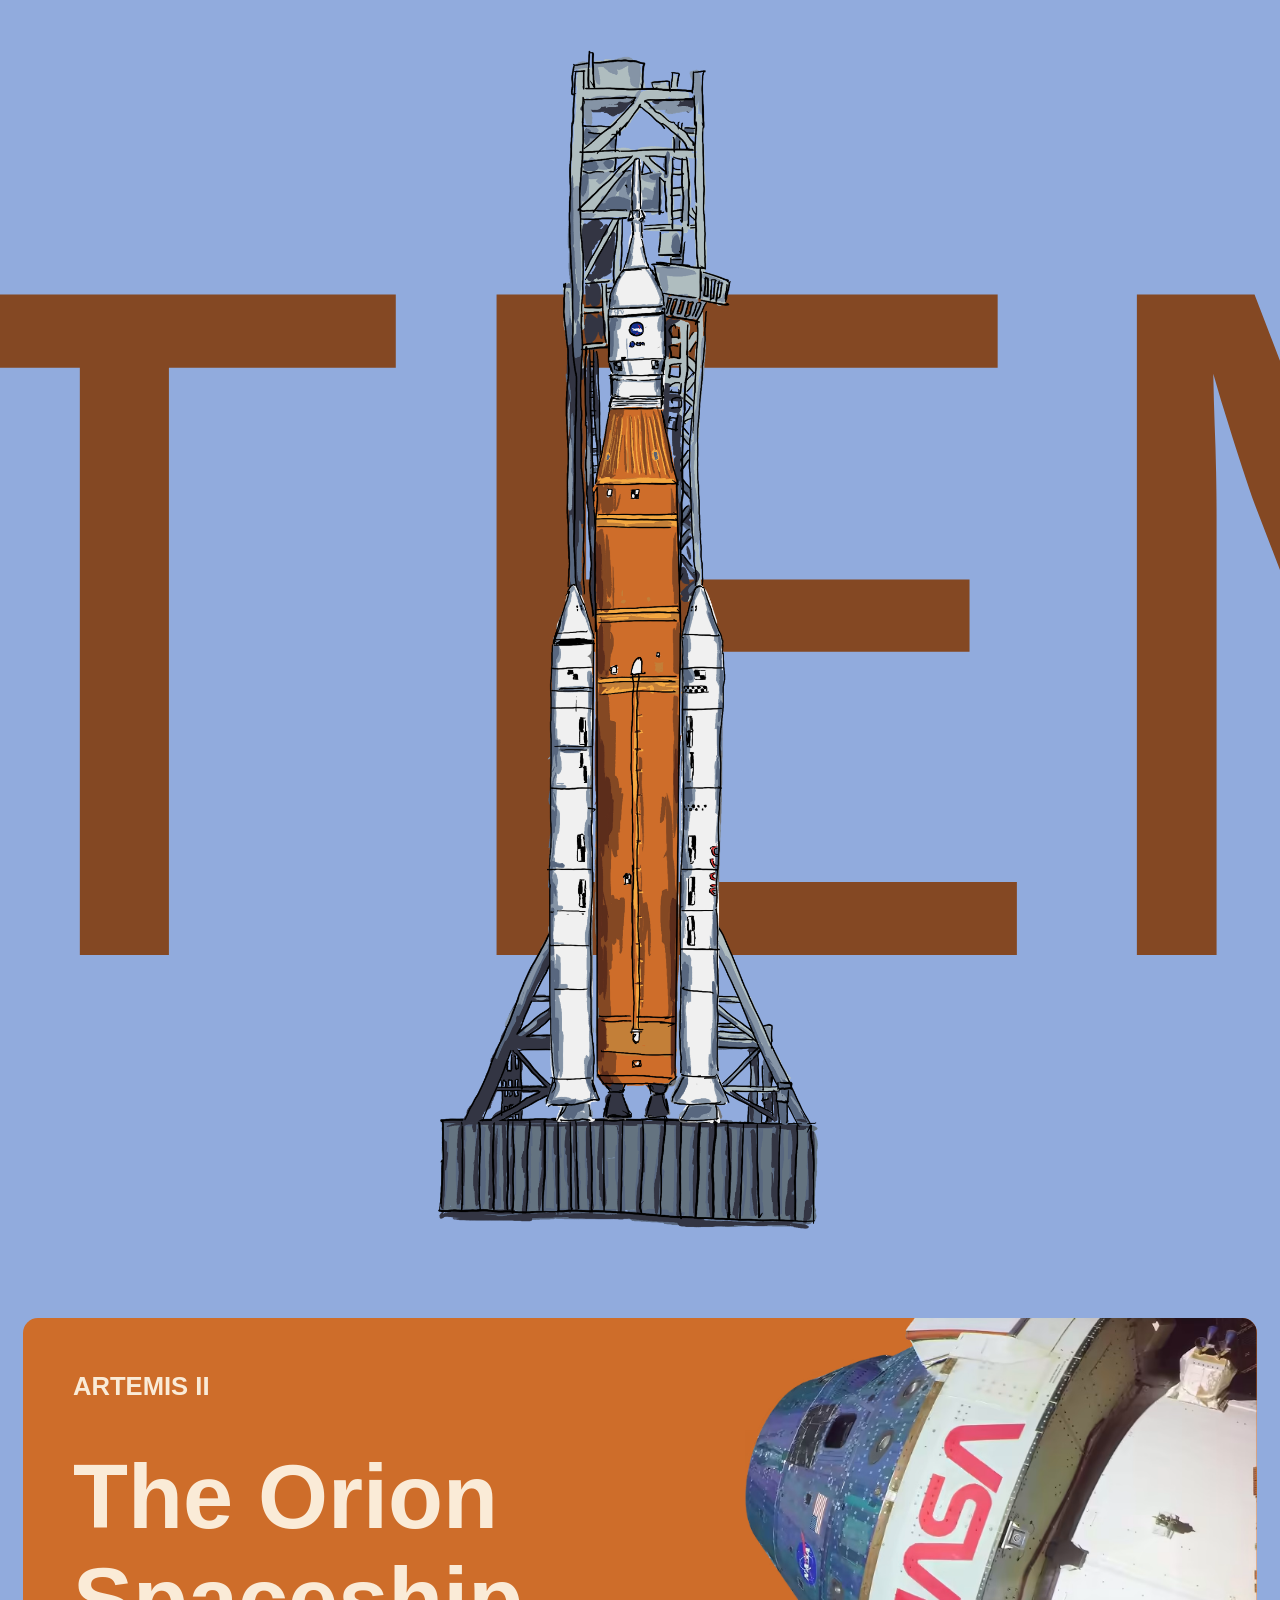
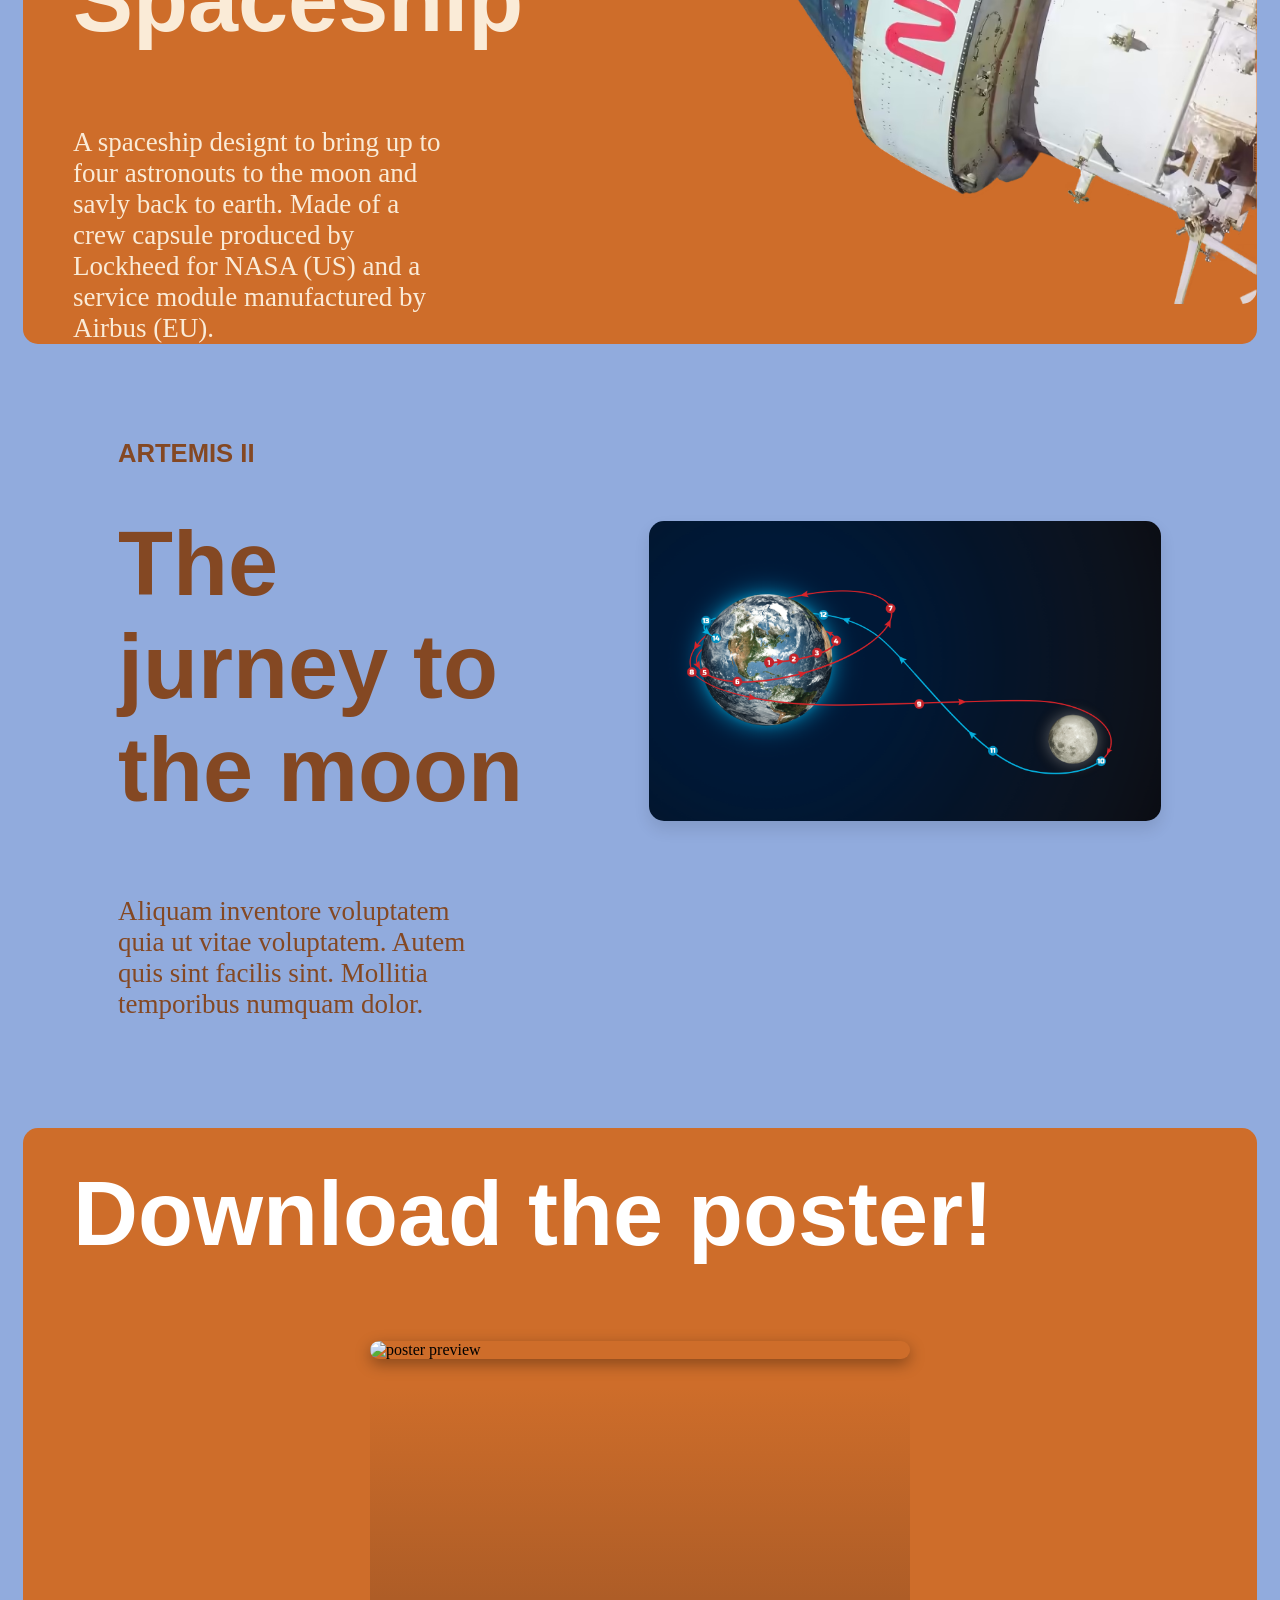
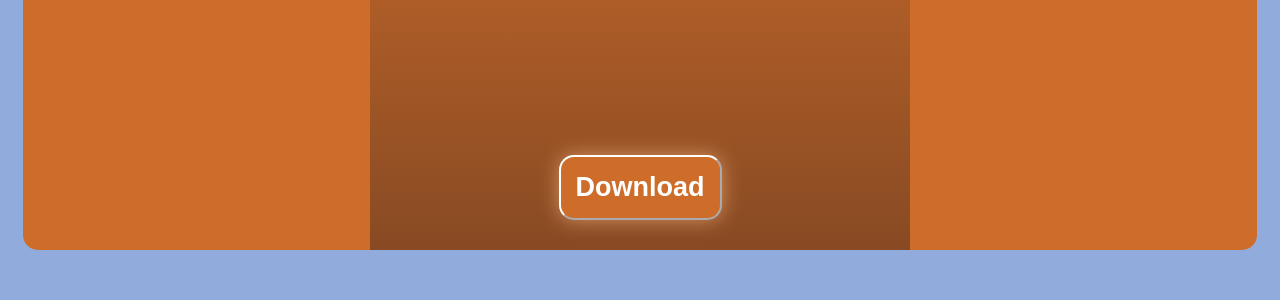
==== commit 402f5f05: "Download section looks now good, started polishing up the ui, but needs some extra work, need to rep" ====
--- a/main.html
+++ b/main.html
@@ -22,6 +22,7 @@
     <!-- <script src="artemis-font-resizer.js"></script> This is not used at the state and has to be removed later on -->
     <script src="js-scripts/rocket-animation.js" defer></script>
     <script src="js-scripts/path-card-tilt.js"></script>
+    <!-- <script src="js-scripts/download-preview-resize.js"></script> Let ideas be ideas, gonna fix that later -->
 </head>
 
 <body>
@@ -58,12 +59,13 @@
     <div class="bigbrownbox" id="download-bib-brown-box">
         <div class="download">
             <h2>Download the poster!</h2>
-            <button class="download_button">Download</button>
             <div class="img-preview">
-                <img class="poster-img" src="https://cdn2.geckoandfly.com/wp-content/uploads/2024/05/graph-paper-template-4mm-letter-a4.jpg" alt="poster preview">
-                <div class="shadow-rect"></div>
+                <div class="poster">
+                    <img class="poster-img" src="https://cdn2.geckoandfly.com/wp-content/uploads/2024/05/graph-paper-template-4mm-letter-a4.jpg" alt="poster preview">
+                    <div class="shadow-rect"></div>
+                </div>
+                <button class="download_button">Download</button>
             </div>
         </div> 
     </div>
-
 </body>
--- a/css/moonpath.css
+++ b/css/moonpath.css
@@ -18,14 +18,14 @@
 
 .othertext h4 {
     margin: 0;
-    margin-top: clamp(1rem, 22vw, 6vh);
+    margin-top: 35px;
+    /* margin-top: clamp(1rem, 22vw, 6vh); */
     font-family: 'Roboto Flex', sans-serif;
     /* font-size: clamp(1rem, 22vw, 6vh); */
     font-size: clamp(1rem, 2vw, 6vh);
     display: block;
     justify-content: left;
 }
-
 
 .card-container {
     perspective: 1000px;
--- a/css/download-section.css
+++ b/css/download-section.css
@@ -1,5 +1,78 @@
 #download-bib-brown-box {
     margin-top :12vh;
+}
+
+.download {
+    justify-content: center;
+    margin: 50px;
+    display: absolute;
+    overflow: hidden;
+}
+
+.download h2 {
+    font-family: 'Roboto Flex', sans-serif;
+    display: block;
+    align-items: center;
+    justify-content: center;
+    font-size: clamp(1rem, 42vw, 10vh);
+    margin-top: 35px;
+    color: #ffffff;
+}
+
+.download_button {
+    background-color: #ce6d2a;
+    padding: 15px;
+    border-radius: 15px;
+    display: flex;
+    font-family: 'Roboto Flex', sans-serif;
+    color: #ffffff;
+    border-color: #ffffff;
+    font-size: clamp(1rem, 3vh, 12vw);
+    font-weight: bold;
+    box-shadow: #d29162 0px 0px 20px;
+    position: absolute;
+    left: 0;
+    right: 0;
+    width: fit-content;
+    margin: 0 auto;
+    top: calc(clamp(56.56vw, 84.84vh, 98.98vw) / 3 * 2 - 95px);
+    transition: transform 0.3s ease;
+    transform-origin: center center;
+}
+
+.download_button:hover {
+    background-color: #ffffff;
+    color: #ce6d2a;
+    border-color: #ce6d2a;
+    box-shadow: #ffffff 0px 0px 20px;
+}
+
+.shadow-rect {
+    background: #2A7B9B;
+    background: linear-gradient(180deg,rgba(42, 123, 155, 0) 6%, rgba(132, 72, 35, 1) 70%);
+    width: clamp(40vw, 60vh, 70vw);
+    border-radius: 15px;
+    position: absolute;
+    height: clamp(56.56vw, 84.84vh, 98.98vw);
+}
+
+.shadow-rect::after {
+    content: '';
+    position: absolute;
+    inset: 0;
+    border-radius: 15px;
+    background: linear-gradient(180deg, rgba(42, 123, 155, 0) 6%, rgba(132, 72, 35, 0.5) 100%);
+    opacity: 0;
+    transition: opacity 0.3s ease;
+}
+
+.img-preview {
+    position: relative;
+    width: clamp(40vw, 60vh, 70vw);
+    height: calc(clamp(56.56vw, 84.84vh, 98.98vw) / 3 * 2);
+    margin-left: auto;
+    margin-right: auto;
+    overflow: visible;
 }
 
 .poster-img {
@@ -9,49 +82,24 @@
     margin-left: auto;
     margin-right: auto;
     box-shadow: rgba(0, 0, 0, 0.35) 0px 5px 15px;
-    /* transform: translateY(15vh); */
     position: absolute;
 }
 
-.download {
-    justify-content: center;
-    margin: 10vh;
-    display: block;
-    /* overflow: hidden; */
+.poster {
+    position: relative;
+    margin-left: auto;
+    margin-right: auto;
+    transition: transform 0.3s ease;
 }
 
-.download h2 {
-    font-family: 'Roboto Flex', sans-serif;
-    display: block;
-    align-items: center;
-    justify-content: center;
-    font-size: clamp(1rem, 42vw, 10vh);
-    margin-top: 5vh;
-    color: #ffffff;
+.img-preview:hover .poster{
+    transform: translateY(-150px);
 }
 
-.download_button {
-    background-color: #ffffff;
-    border-color: #ffffff;
-    padding: 15px;
-    border-radius: 15px;
-    display: flex;
-    font-family: 'Roboto Flex', sans-serif;
-    color: #844823;
-    font-size: clamp(1rem, 3vh, 12vw);
-    box-shadow: rgba(0, 0, 0, 0.35) 0px, 5px, 15px;
-    text-align: center;
+.img-preview:hover .shadow-rect::after {
+    opacity: 1;
 }
 
-.shadow-rect {
-    background: #2A7B9B;
-    background: linear-gradient(180deg,rgba(42, 123, 155, 0) 6%, rgba(132, 72, 35, 1) 100%);
-    width: clamp(40vw, 60vh, 70vw);
-    border-radius: 15px;
-    position: absolute;
-    height: clamp(56.56vw, 84.84vh, 98.98vw);
-}
-
-.img-preview {
-    position: relative;
-}
+.img-preview:hover .download_button {
+    transform: scale(1.3) translateY(-3vh);
+}
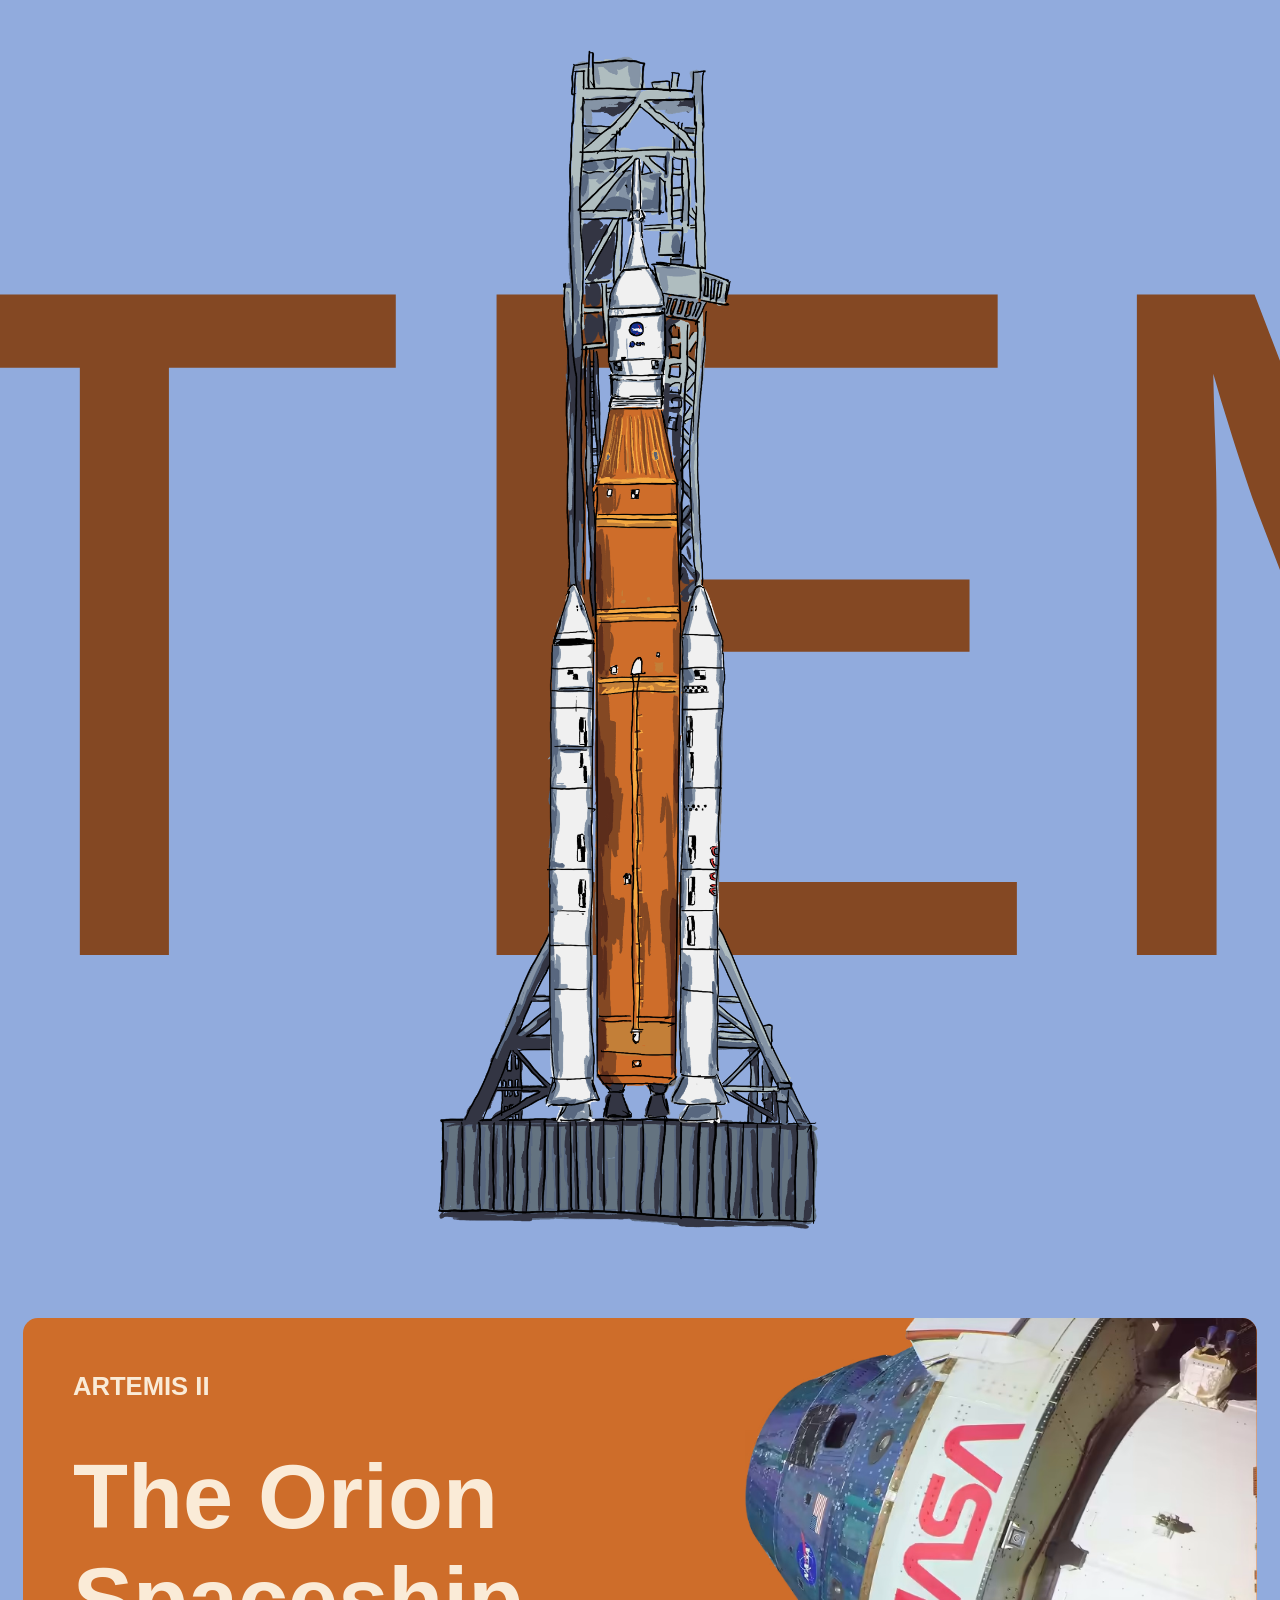
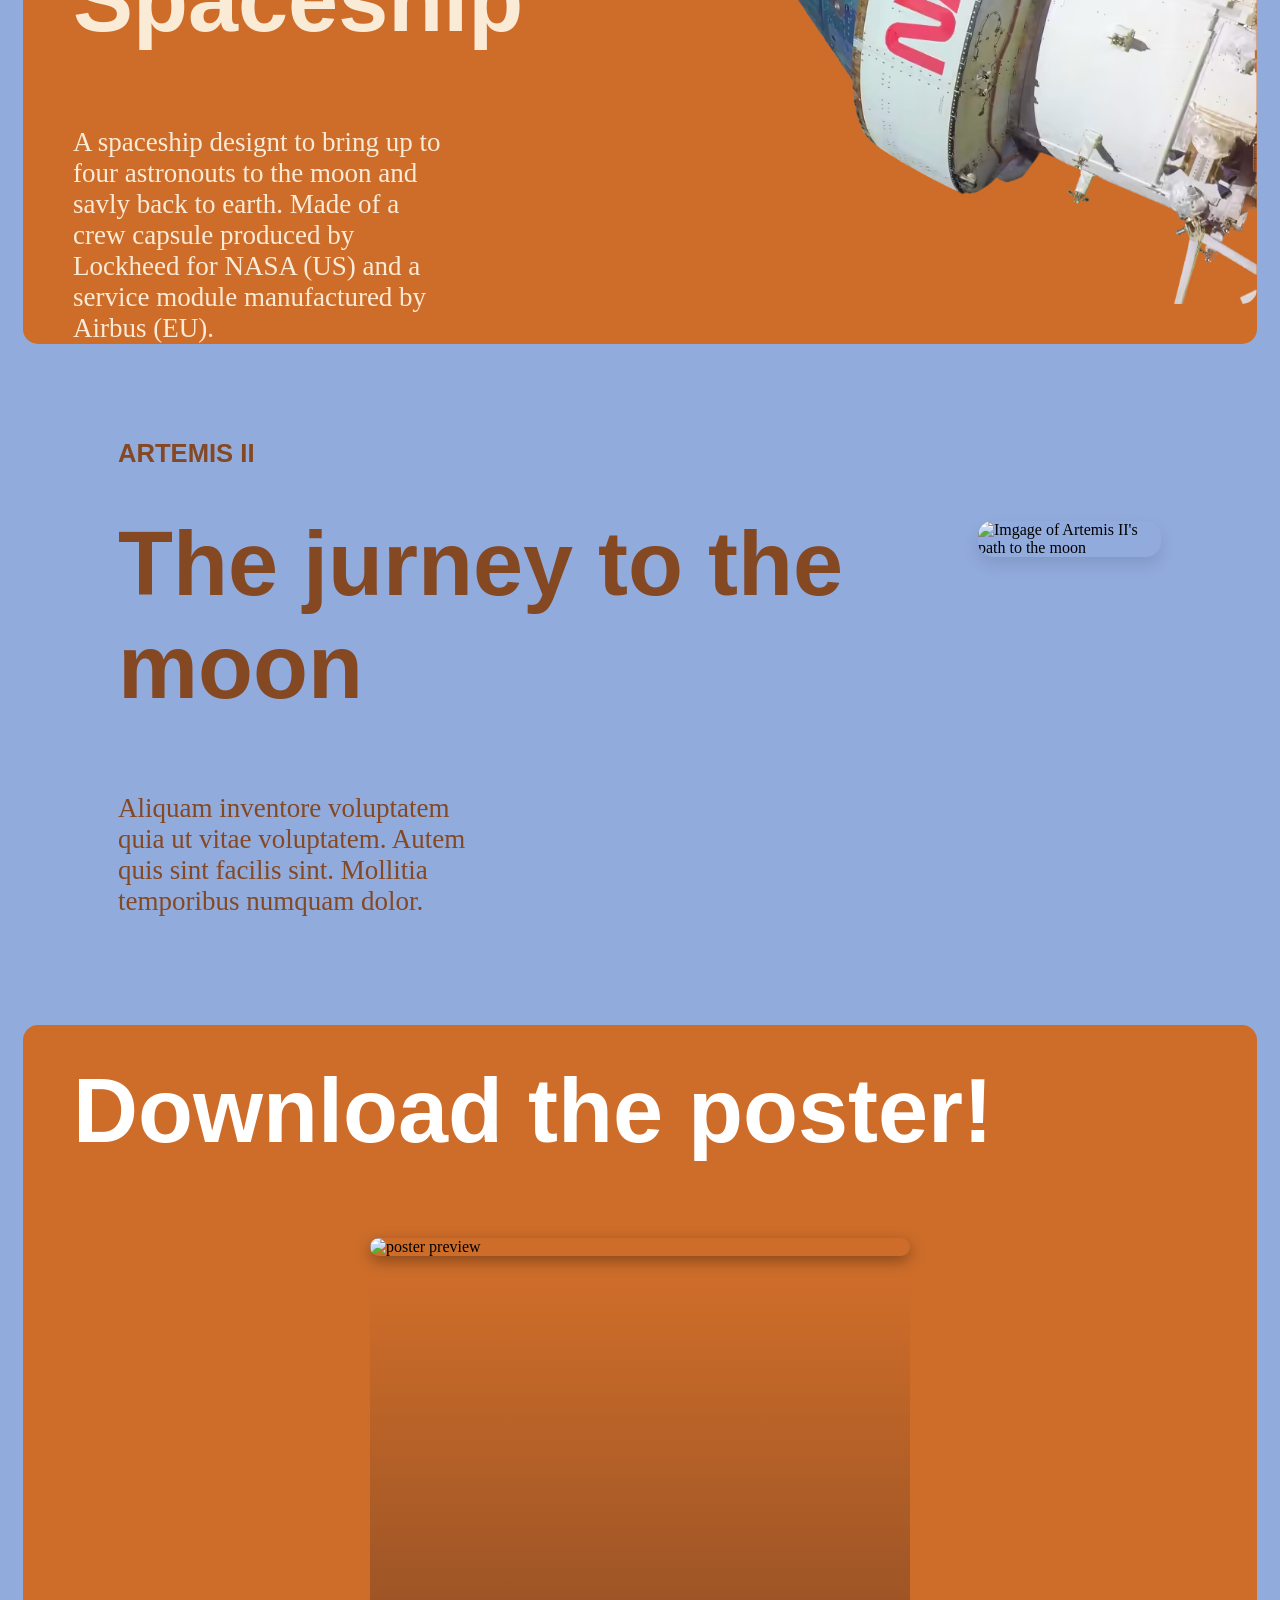
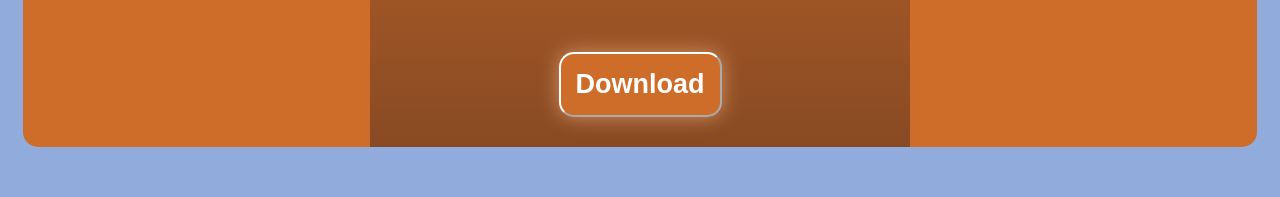
==== commit 9f13fab4: "Did some work with licenses and the readme, also added the real path gif and replaced the placeholde" ====
--- a/main.html
+++ b/main.html
@@ -51,7 +51,7 @@
                 <div class="blockOfText">Aliquam inventore voluptatem quia ut vitae voluptatem. Autem quis sint facilis sint. Mollitia temporibus numquam dolor.</div>
             </div>
             <div class="card-container">
-                <img class="path" src="images/path.png" alt="Imgage of Artemis II's path to the moon">
+                <img class="path" src="images/path.gif" alt="Imgage of Artemis II's path to the moon">
             </div>
         </div>
     </div>
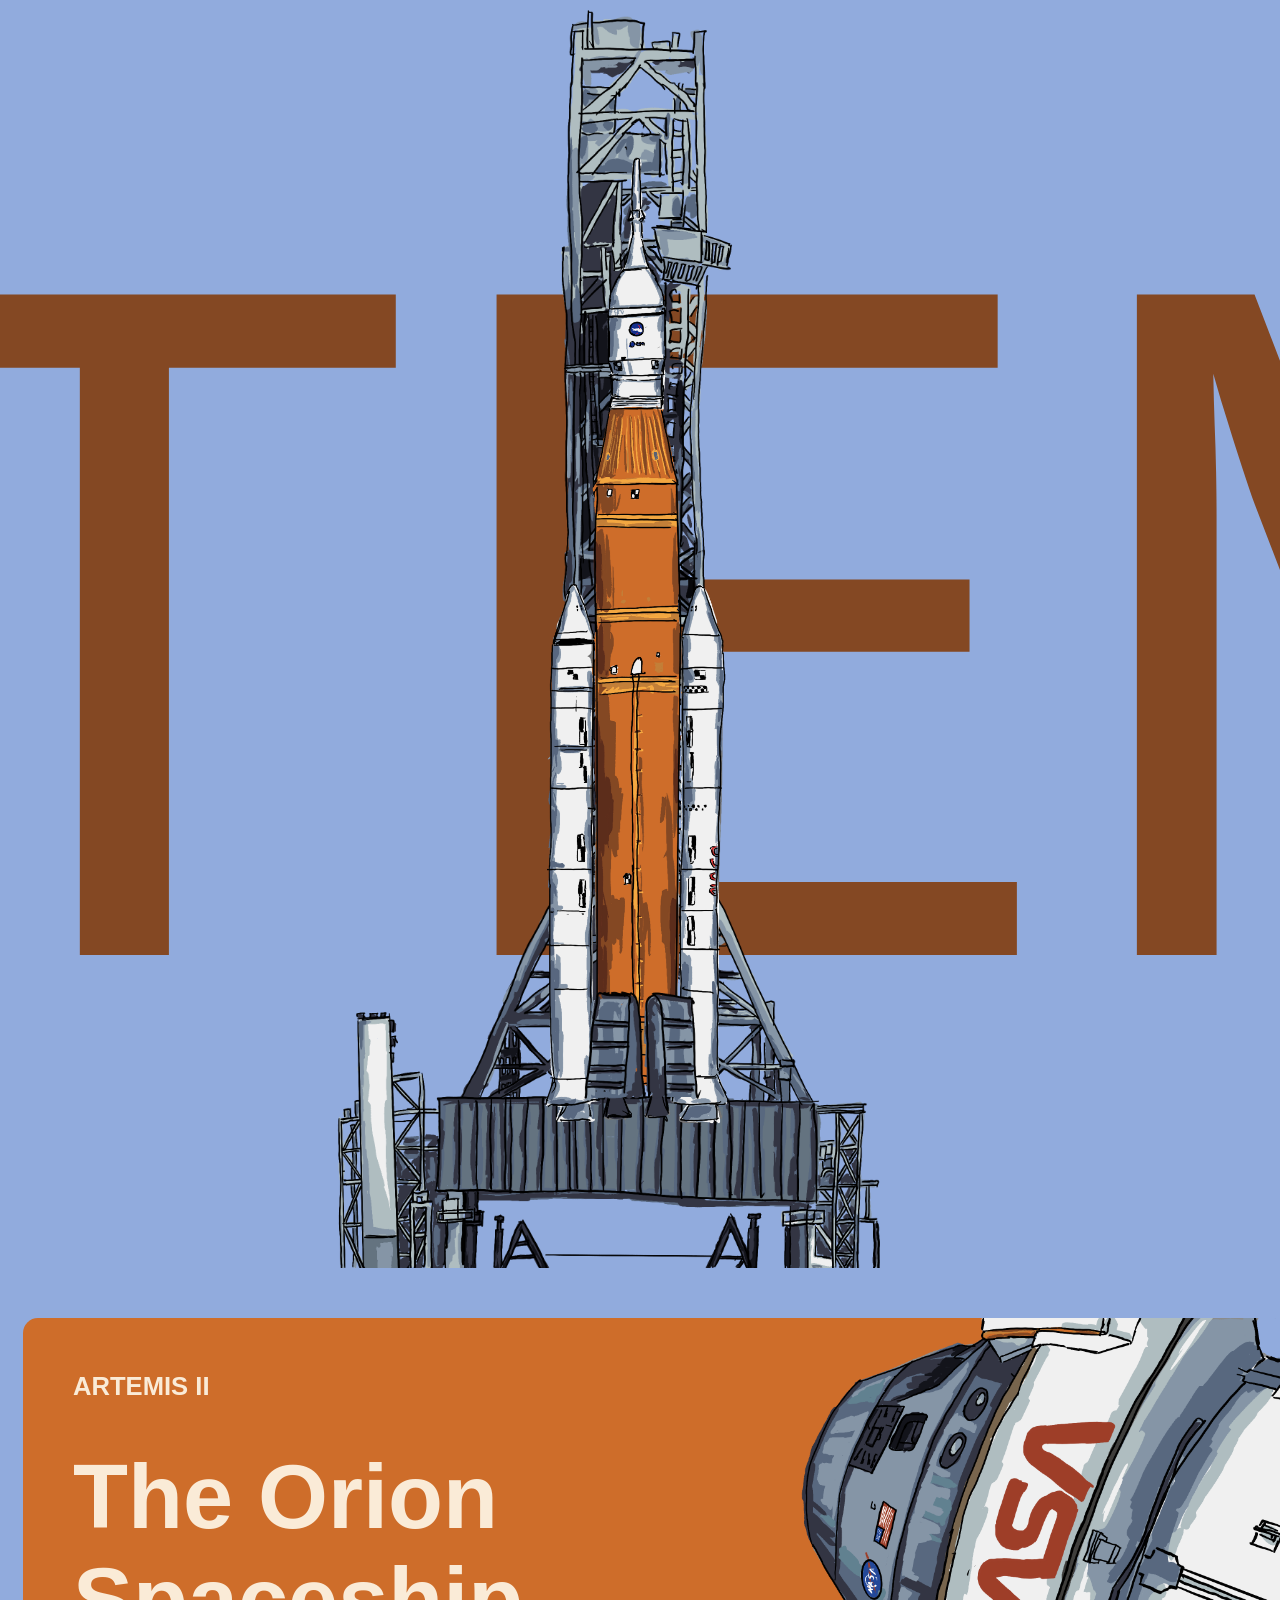
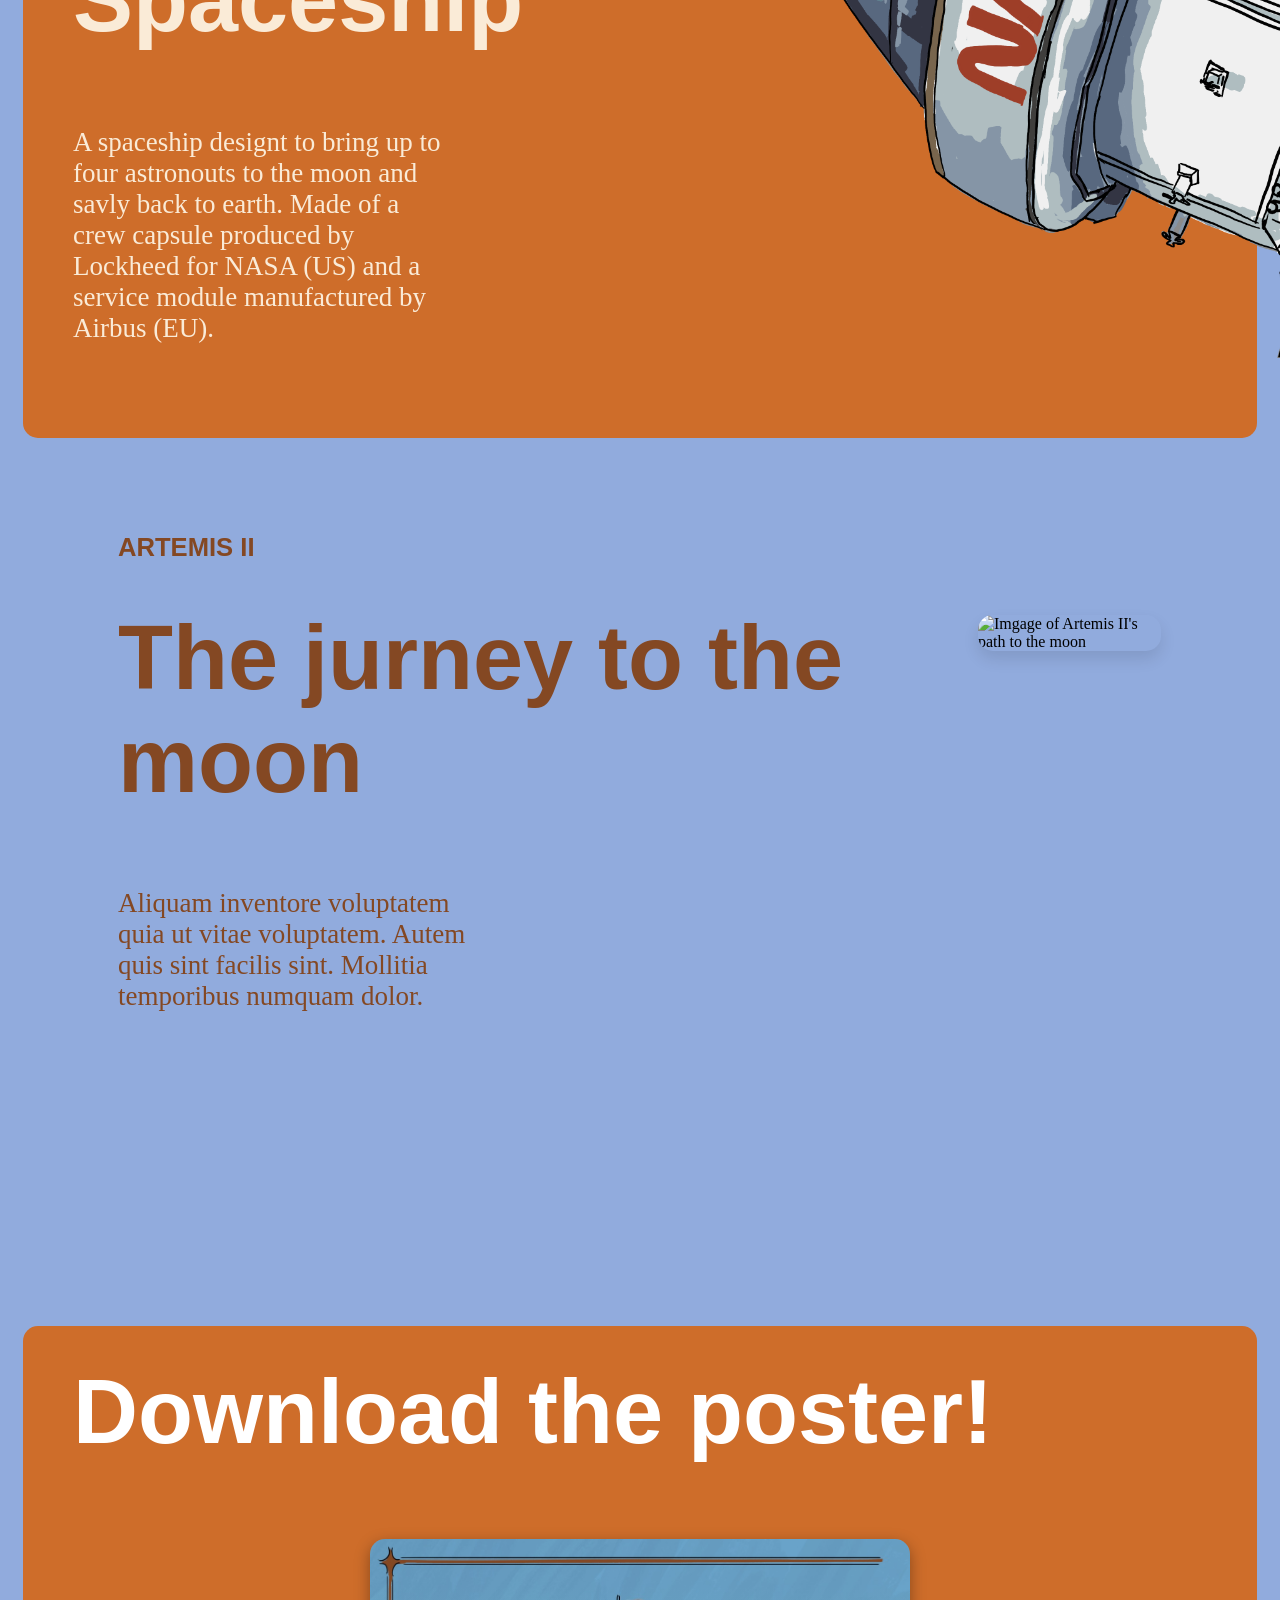
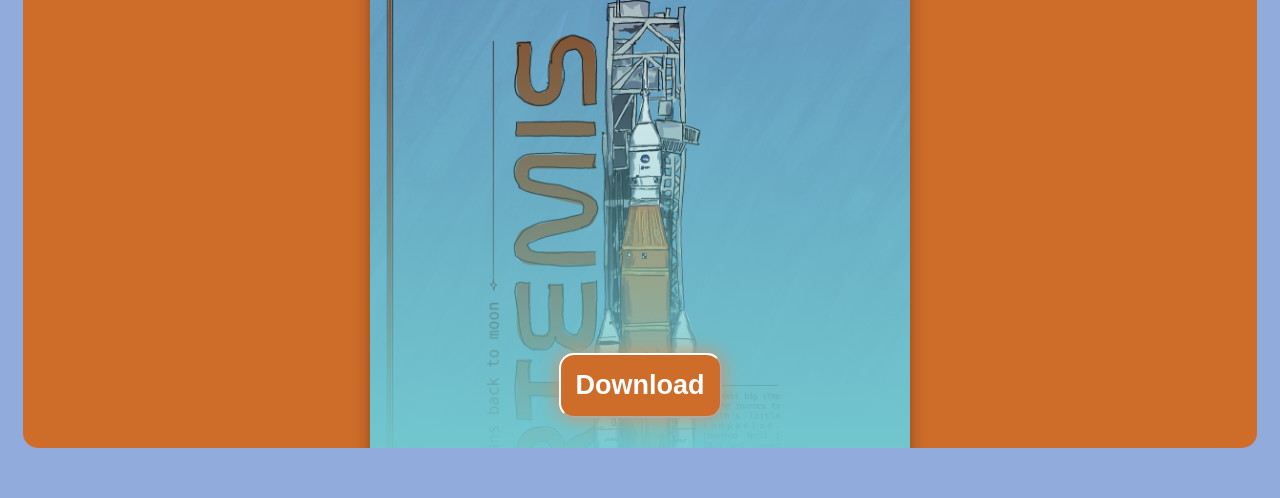
==== commit f05fe015: "Did many things for finishing, added final images/files" ====
--- a/main.html
+++ b/main.html
@@ -30,6 +30,7 @@
         <div class="artemis-header">ARTEMIS</div>
         <img class="launchpad" src="images/launcher.png" alt="The launcher for the SLS" >
         <img class="SLS-rocket" src="images/rocket.png" alt="The Artemis SLS rocket">
+        <img class="dingsi" src="images/dingsi.png" alt="some random thing from that i don't know what it does...">
     </div>
 
     <div class="bigbrownbox">
@@ -39,7 +40,7 @@
                 <h2>The Orion<br>Spaceship</h2>
                 <div class="blockOfText">A spaceship designt to bring up to four astronouts to the moon and savly back to earth. Made of a crew capsule produced by Lockheed for NASA (US) and a service module manufactured by Airbus (EU). </div>
             </div>
-            <img class="orion" src="images/orion-placeholder.png" alt="The Orion Spaceship">
+            <img class="orion" src="images/orion_capsule.png" alt="The Orion Spaceship">
         </div>
     </div>
 
@@ -61,7 +62,7 @@
             <h2>Download the poster!</h2>
             <div class="img-preview">
                 <div class="poster">
-                    <img class="poster-img" src="https://cdn2.geckoandfly.com/wp-content/uploads/2024/05/graph-paper-template-4mm-letter-a4.jpg" alt="poster preview">
+                    <img class="poster-img" src="images/poster.jpg" alt="poster preview">
                     <div class="shadow-rect"></div>
                 </div>
                 <button class="download_button">Download</button>
--- a/css/infobox.css
+++ b/css/infobox.css
@@ -9,6 +9,7 @@
     display: flex;
     justify-content: space-between;
     align-items: flex-start;
+    min-height: 80vh;
 }
 
 .text {
@@ -53,7 +54,7 @@
     margin-left: 10vw;
     transform: translateX(50px);
     flex: 1 1 200px;
-    max-width: 40vw;
+    max-width: 50vw;
     height: auto;
     border-radius: 15px;
     cursor: pointer;
--- a/css/rocket-panel.css
+++ b/css/rocket-panel.css
@@ -18,6 +18,11 @@
 
 .launchpad {
     z-index: 1;
+    height: 140vh;
+}
+
+.dingsi {
+    z-index: 3;
     height: 140vh;
 }
 
--- a/css/download-section.css
+++ b/css/download-section.css
@@ -49,7 +49,7 @@
 
 .shadow-rect {
     background: #2A7B9B;
-    background: linear-gradient(180deg,rgba(42, 123, 155, 0) 6%, rgba(132, 72, 35, 1) 70%);
+    background: linear-gradient(180deg,rgba(42, 123, 155, 0) 6%, rgb(114, 201, 207) 70%);
     width: clamp(40vw, 60vh, 70vw);
     border-radius: 15px;
     position: absolute;
@@ -61,7 +61,7 @@
     position: absolute;
     inset: 0;
     border-radius: 15px;
-    background: linear-gradient(180deg, rgba(42, 123, 155, 0) 6%, rgba(132, 72, 35, 0.5) 100%);
+    background: linear-gradient(180deg, rgba(42, 123, 155, 0) 6%, rgb(114, 201, 207, 0.5) 100%);
     opacity: 0;
     transition: opacity 0.3s ease;
 }
